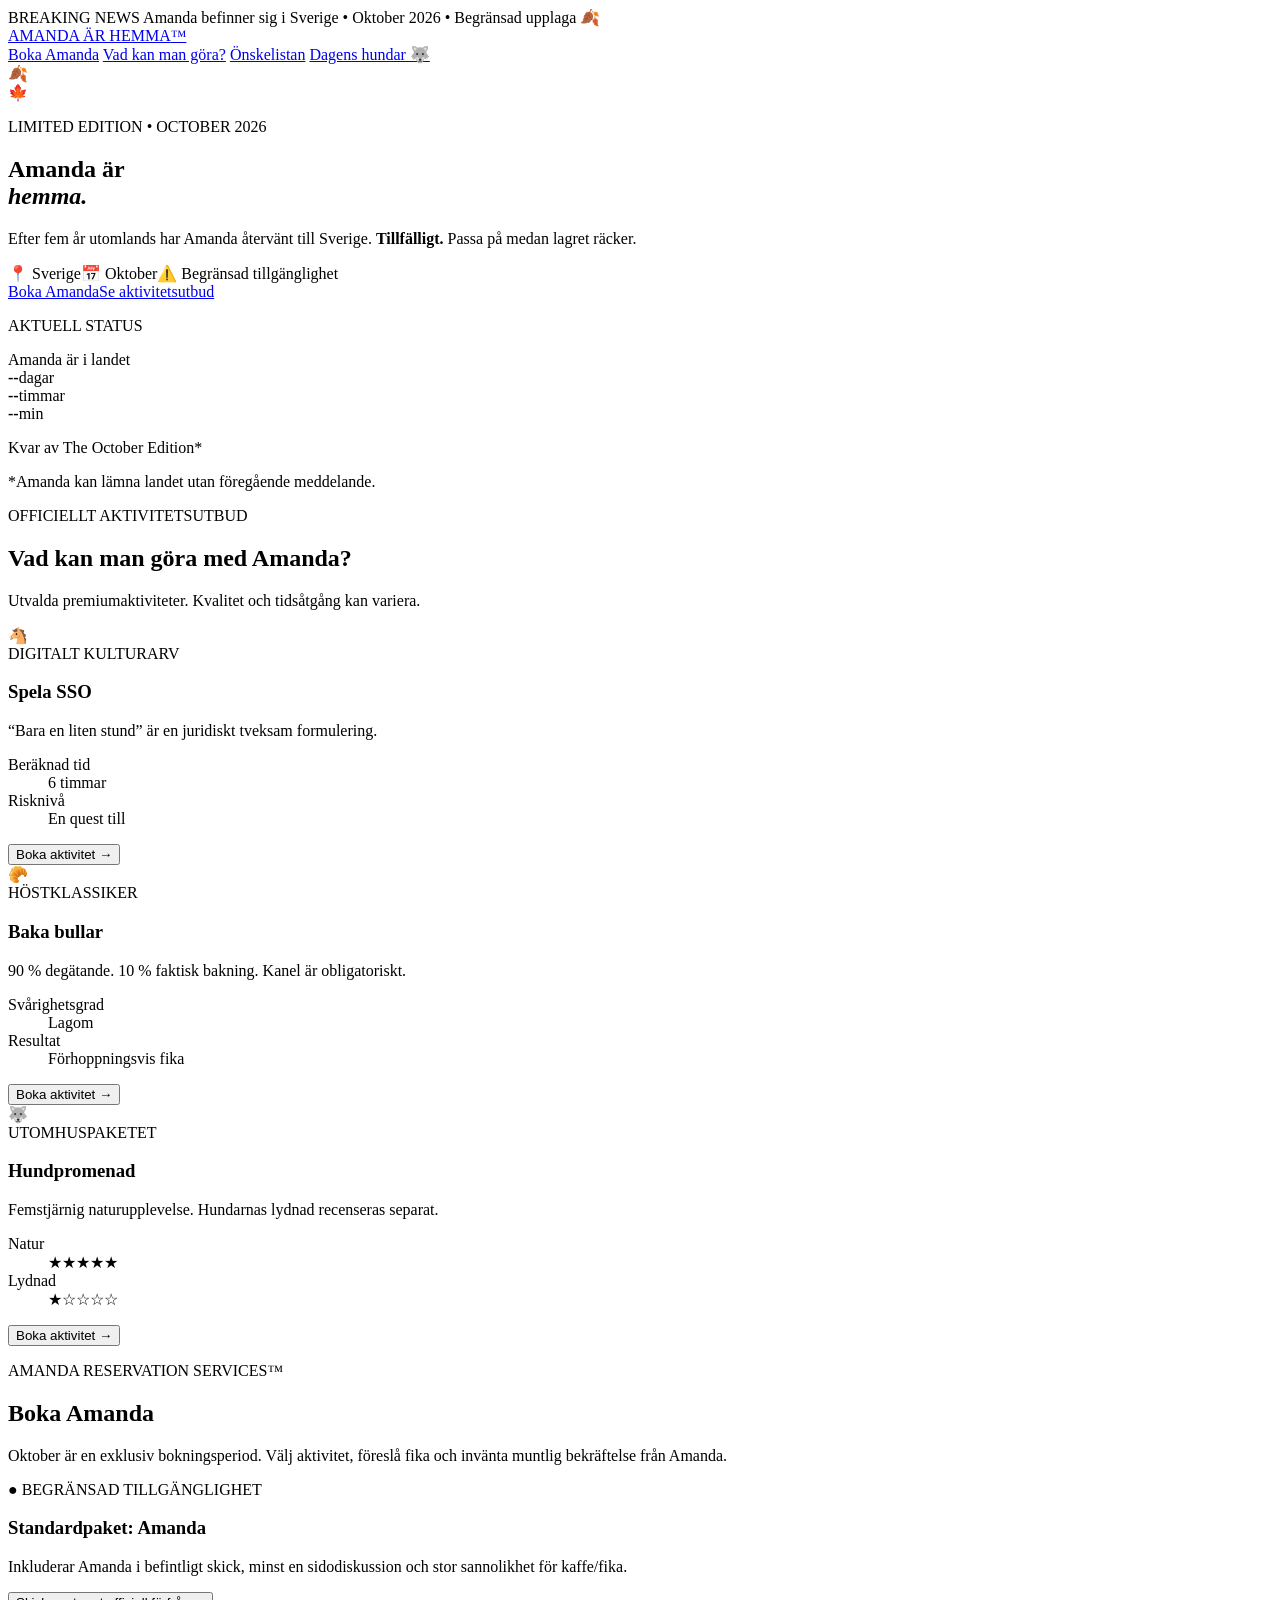
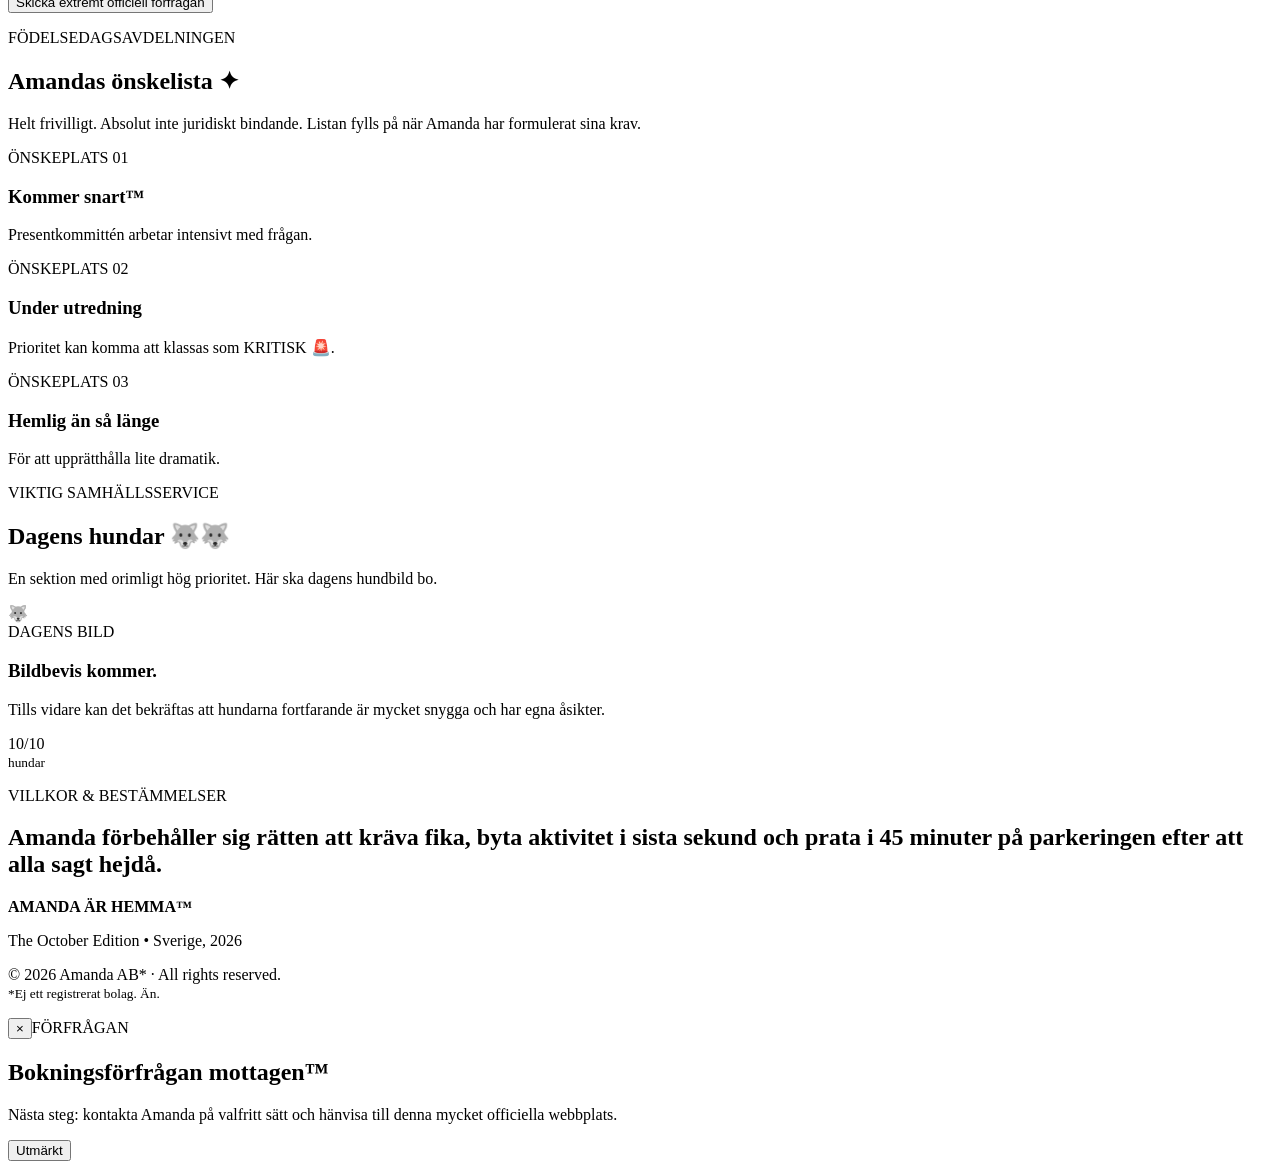
==== index.html @ a35422ba "Build Amanda ar hemma landing page" ====
<!doctype html>
<html lang="sv">
<head>
  <meta charset="utf-8">
  <meta name="viewport" content="width=device-width,initial-scale=1">
  <meta name="theme-color" content="#24382b">
  <title>Amanda är hemma™ — The October Edition</title>
  <meta name="description" content="Amanda är hemma i Sverige. Tillfälligt. Se vad man kan göra, boka Amanda och håll koll på önskelistan.">
  <link rel="stylesheet" href="style.css">
</head>
<body>
  <div class="ticker"><span>BREAKING NEWS</span> Amanda befinner sig i Sverige • Oktober 2026 • Begränsad upplaga 🍂</div>
  <header class="site-header">
    <a class="logo" href="#hem">AMANDA ÄR HEMMA<span>™</span></a>
    <nav aria-label="Huvudmeny">
      <a href="#boka">Boka Amanda</a>
      <a href="#gora">Vad kan man göra?</a>
      <a href="#onskelista">Önskelistan</a>
      <a href="#hundar">Dagens hundar 🐺</a>
    </nav>
  </header>

  <main>
    <section class="hero" id="hem">
      <div class="leaf leaf-one">🍂</div><div class="leaf leaf-two">🍁</div>
      <div class="hero-copy">
        <p class="eyebrow">LIMITED EDITION • OCTOBER 2026</p>
        <h1>Amanda är<br><em>hemma.</em></h1>
        <p class="lead">Efter fem år utomlands har Amanda återvänt till Sverige. <strong>Tillfälligt.</strong> Passa på medan lagret räcker.</p>
        <div class="badges"><span>📍 Sverige</span><span>📅 Oktober</span><span>⚠️ Begränsad tillgänglighet</span></div>
        <div class="hero-actions"><a class="button primary" href="#boka">Boka Amanda</a><a class="button ghost" href="#gora">Se aktivitetsutbud</a></div>
      </div>
      <aside class="countdown-card">
        <p class="tiny">AKTUELL STATUS</p>
        <div class="status"><i></i> Amanda är i landet</div>
        <div class="countdown" id="countdown">
          <div><strong id="days">--</strong><span>dagar</span></div>
          <div><strong id="hours">--</strong><span>timmar</span></div>
          <div><strong id="minutes">--</strong><span>min</span></div>
        </div>
        <p class="fineprint">Kvar av The October Edition*</p>
        <p class="asterisk">*Amanda kan lämna landet utan föregående meddelande.</p>
      </aside>
    </section>

    <section class="section" id="gora">
      <div class="section-heading"><p class="eyebrow brown">OFFICIELLT AKTIVITETSUTBUD</p><h2>Vad kan man göra med Amanda?</h2><p>Utvalda premiumaktiviteter. Kvalitet och tidsåtgång kan variera.</p></div>
      <div class="cards">
        <article class="activity-card"><div class="icon">🐴</div><span class="tag">DIGITALT KULTURARV</span><h3>Spela SSO</h3><p>“Bara en liten stund” är en juridiskt tveksam formulering.</p><dl><div><dt>Beräknad tid</dt><dd>6 timmar</dd></div><div><dt>Risknivå</dt><dd>En quest till</dd></div></dl><button class="book" data-activity="SSO-session">Boka aktivitet →</button></article>
        <article class="activity-card"><div class="icon">🥐</div><span class="tag">HÖSTKLASSIKER</span><h3>Baka bullar</h3><p>90 % degätande. 10 % faktisk bakning. Kanel är obligatoriskt.</p><dl><div><dt>Svårighetsgrad</dt><dd>Lagom</dd></div><div><dt>Resultat</dt><dd>Förhoppningsvis fika</dd></div></dl><button class="book" data-activity="bullbak">Boka aktivitet →</button></article>
        <article class="activity-card"><div class="icon">🐺</div><span class="tag">UTOMHUSPAKETET</span><h3>Hundpromenad</h3><p>Femstjärnig naturupplevelse. Hundarnas lydnad recenseras separat.</p><dl><div><dt>Natur</dt><dd>★★★★★</dd></div><div><dt>Lydnad</dt><dd>★☆☆☆☆</dd></div></dl><button class="book" data-activity="hundpromenad">Boka aktivitet →</button></article>
      </div>
    </section>

    <section class="booking section" id="boka">
      <div><p class="eyebrow light">AMANDA RESERVATION SERVICES™</p><h2>Boka Amanda</h2><p class="booking-copy">Oktober är en exklusiv bokningsperiod. Välj aktivitet, föreslå fika och invänta muntlig bekräftelse från Amanda.</p></div>
      <div class="booking-box"><span class="availability">● BEGRÄNSAD TILLGÄNGLIGHET</span><h3>Standardpaket: Amanda</h3><p>Inkluderar Amanda i befintligt skick, minst en sidodiskussion och stor sannolikhet för kaffe/fika.</p><button class="button cream book" data-activity="Amanda – ospecificerad aktivitet">Skicka extremt officiell förfrågan</button></div>
    </section>

    <section class="wishlist section" id="onskelista">
      <div class="section-heading"><p class="eyebrow purple">FÖDELSEDAGSAVDELNINGEN</p><h2>Amandas önskelista ✦</h2><p>Helt frivilligt. Absolut inte juridiskt bindande. Listan fylls på när Amanda har formulerat sina krav.</p></div>
      <div class="wish-grid">
        <article><span>ÖNSKEPLATS 01</span><h3>Kommer snart™</h3><p>Presentkommittén arbetar intensivt med frågan.</p></article>
        <article><span>ÖNSKEPLATS 02</span><h3>Under utredning</h3><p>Prioritet kan komma att klassas som KRITISK 🚨.</p></article>
        <article><span>ÖNSKEPLATS 03</span><h3>Hemlig än så länge</h3><p>För att upprätthålla lite dramatik.</p></article>
      </div>
    </section>

    <section class="dogs section" id="hundar">
      <div class="section-heading"><p class="eyebrow brown">VIKTIG SAMHÄLLSSERVICE</p><h2>Dagens hundar 🐺🐺</h2><p>En sektion med orimligt hög prioritet. Här ska dagens hundbild bo.</p></div>
      <div class="dog-placeholder"><div class="dog-emoji">🐺</div><div><span>DAGENS BILD</span><h3>Bildbevis kommer.</h3><p>Tills vidare kan det bekräftas att hundarna fortfarande är mycket snygga och har egna åsikter.</p></div><div class="rating">10/10<br><small>hundar</small></div></div>
    </section>

    <section class="terms"><p>VILLKOR & BESTÄMMELSER</p><h2>Amanda förbehåller sig rätten att kräva fika, byta aktivitet i sista sekund och prata i 45 minuter på parkeringen efter att alla sagt hejdå.</h2></section>
  </main>

  <footer><div><strong>AMANDA ÄR HEMMA™</strong><p>The October Edition • Sverige, 2026</p></div><p>© 2026 Amanda AB* · All rights reserved.<br><small>*Ej ett registrerat bolag. Än.</small></p></footer>

  <div class="modal" id="modal" aria-hidden="true"><div class="modal-card"><button class="close" aria-label="Stäng">×</button><span class="stamp">FÖRFRÅGAN</span><h2>Bokningsförfrågan mottagen™</h2><p id="modalText"></p><p class="modal-note">Nästa steg: kontakta Amanda på valfritt sätt och hänvisa till denna mycket officiella webbplats.</p><button class="button primary close-button">Utmärkt</button></div></div>
  <script src="script.js"></script>
</body>
</html>
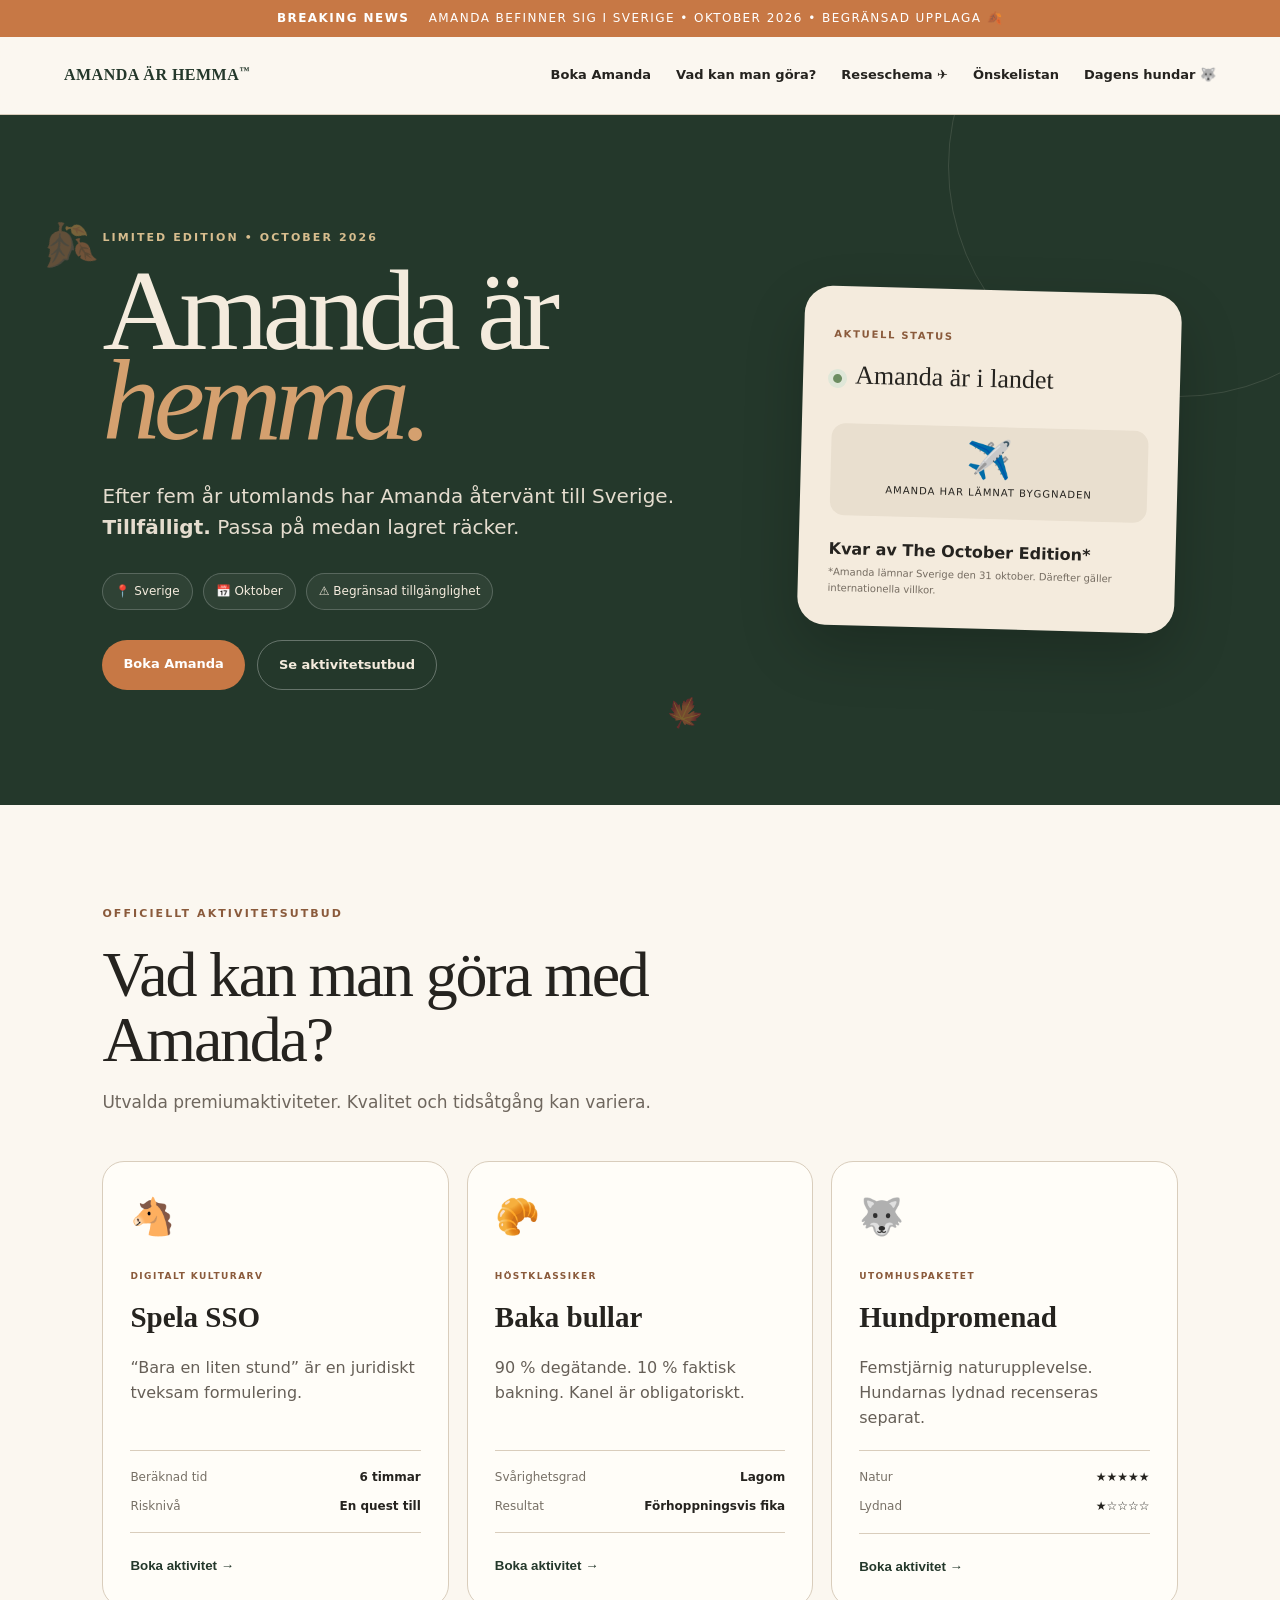
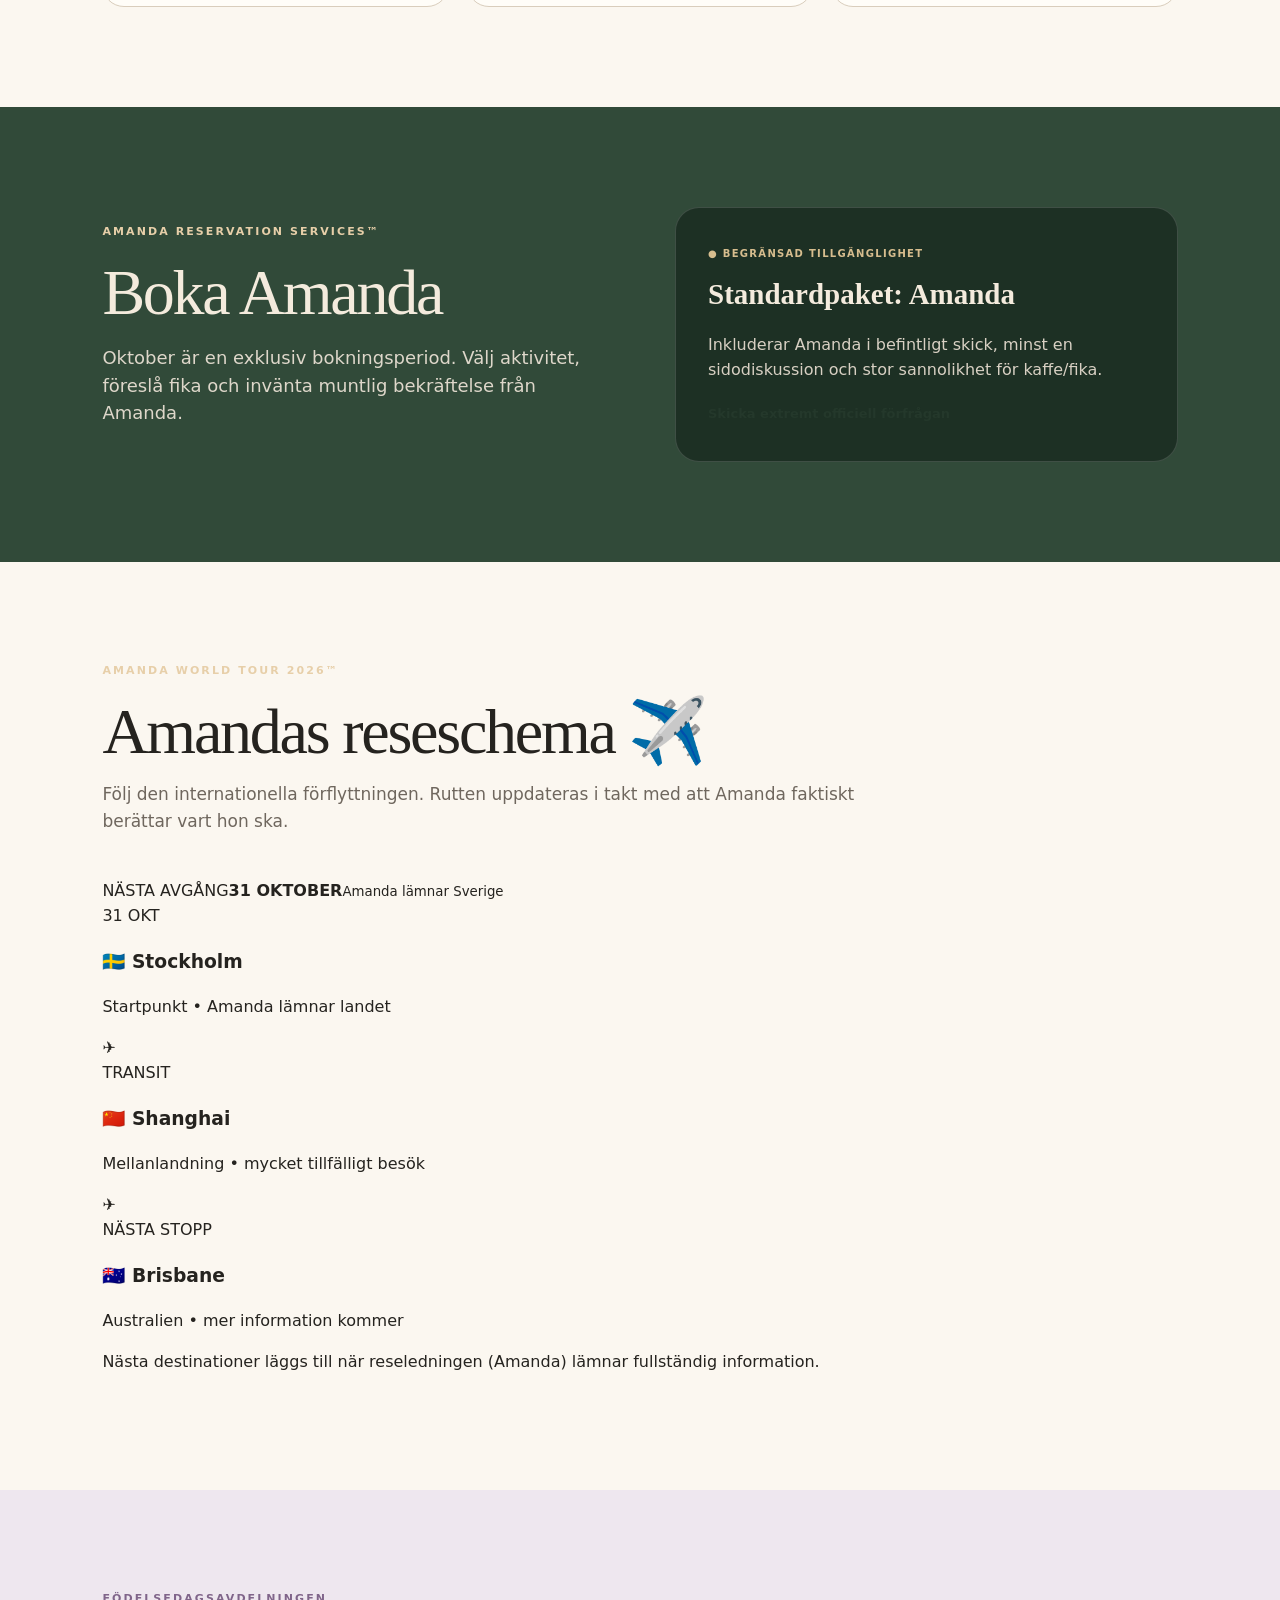
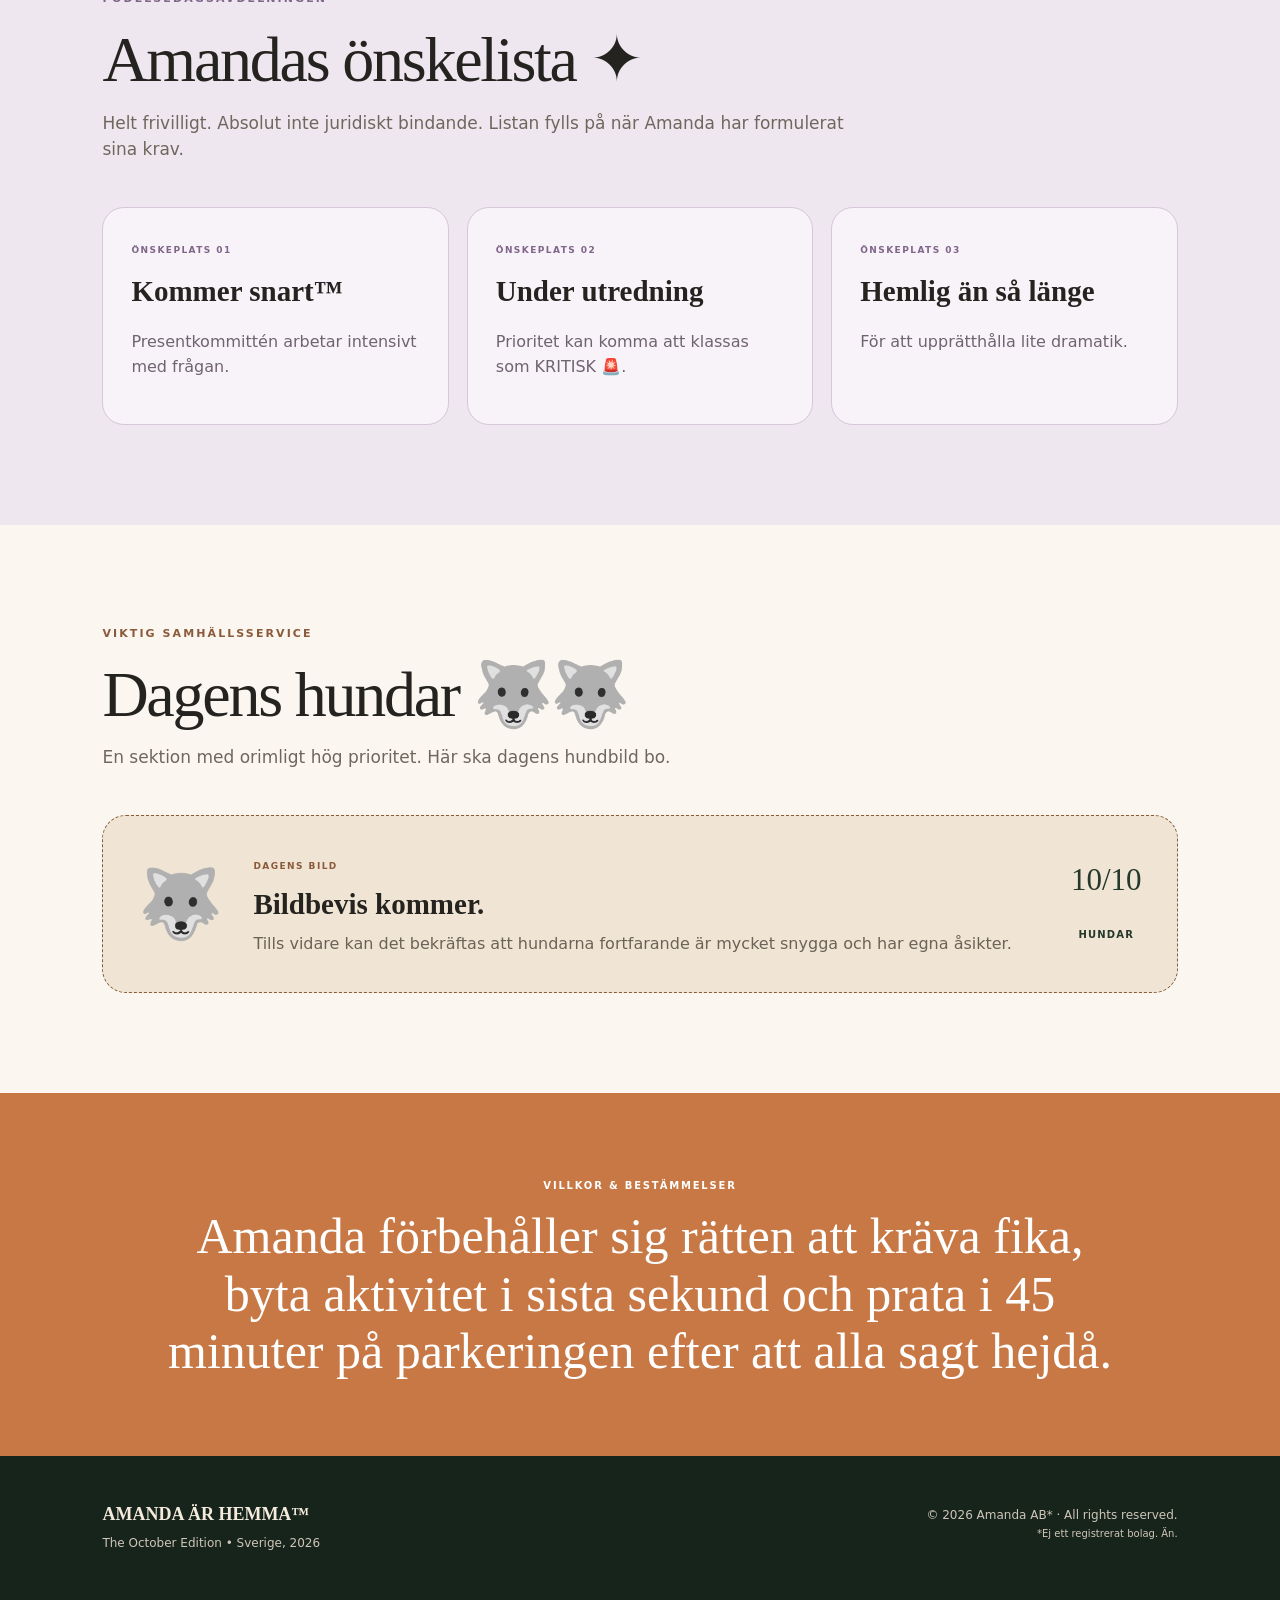
==== commit dfabb2ae: "Add Amanda World Tour travel schedule" ====
--- a/index.html
+++ b/index.html
@@ -15,6 +15,7 @@
     <nav aria-label="Huvudmeny">
       <a href="#boka">Boka Amanda</a>
       <a href="#gora">Vad kan man göra?</a>
+      <a href="#resa">Reseschema ✈️</a>
       <a href="#onskelista">Önskelistan</a>
       <a href="#hundar">Dagens hundar 🐺</a>
     </nav>
@@ -39,7 +40,7 @@
           <div><strong id="minutes">--</strong><span>min</span></div>
         </div>
         <p class="fineprint">Kvar av The October Edition*</p>
-        <p class="asterisk">*Amanda kan lämna landet utan föregående meddelande.</p>
+        <p class="asterisk">*Amanda lämnar Sverige den 31 oktober. Därefter gäller internationella villkor.</p>
       </aside>
     </section>
 
@@ -55,6 +56,21 @@
     <section class="booking section" id="boka">
       <div><p class="eyebrow light">AMANDA RESERVATION SERVICES™</p><h2>Boka Amanda</h2><p class="booking-copy">Oktober är en exklusiv bokningsperiod. Välj aktivitet, föreslå fika och invänta muntlig bekräftelse från Amanda.</p></div>
       <div class="booking-box"><span class="availability">● BEGRÄNSAD TILLGÄNGLIGHET</span><h3>Standardpaket: Amanda</h3><p>Inkluderar Amanda i befintligt skick, minst en sidodiskussion och stor sannolikhet för kaffe/fika.</p><button class="button cream book" data-activity="Amanda – ospecificerad aktivitet">Skicka extremt officiell förfrågan</button></div>
+    </section>
+
+    <section class="travel section" id="resa">
+      <div class="section-heading"><p class="eyebrow light">AMANDA WORLD TOUR 2026™</p><h2>Amandas reseschema ✈️</h2><p>Följ den internationella förflyttningen. Rutten uppdateras i takt med att Amanda faktiskt berättar vart hon ska.</p></div>
+      <div class="travel-board">
+        <div class="travel-status"><span>NÄSTA AVGÅNG</span><strong>31 OKTOBER</strong><small>Amanda lämnar Sverige</small></div>
+        <div class="route">
+          <article class="stop active"><div class="dot"></div><span>31 OKT</span><h3>🇸🇪 Stockholm</h3><p>Startpunkt • Amanda lämnar landet</p></article>
+          <div class="flight-line"><span>✈</span></div>
+          <article class="stop"><div class="dot"></div><span>TRANSIT</span><h3>🇨🇳 Shanghai</h3><p>Mellanlandning • mycket tillfälligt besök</p></article>
+          <div class="flight-line"><span>✈</span></div>
+          <article class="stop"><div class="dot"></div><span>NÄSTA STOPP</span><h3>🇦🇺 Brisbane</h3><p>Australien • mer information kommer</p></article>
+        </div>
+        <p class="route-note">Nästa destinationer läggs till när reseledningen (Amanda) lämnar fullständig information.</p>
+      </div>
     </section>
 
     <section class="wishlist section" id="onskelista">
--- a/style.css
+++ b/style.css
@@ -0,0 +1 @@
+:root{--green:#24382b;--green2:#314a39;--cream:#f4ebdd;--paper:#fbf7f0;--brown:#8a5a3b;--purple:#80658a;--rust:#c77845;--ink:#25231f;--line:#d9cdbc;--white:#fffdf8}*{box-sizing:border-box}html{scroll-behavior:smooth}body{margin:0;background:var(--paper);color:var(--ink);font-family:Inter,ui-sans-serif,system-ui,-apple-system,BlinkMacSystemFont,"Segoe UI",sans-serif;line-height:1.55}.ticker{background:var(--rust);color:#fff;text-align:center;padding:9px 20px;font-size:12px;letter-spacing:.12em;text-transform:uppercase}.ticker span{font-weight:900;margin-right:14px}.site-header{height:78px;display:flex;align-items:center;justify-content:space-between;padding:0 clamp(22px,5vw,80px);background:rgba(251,247,240,.94);border-bottom:1px solid var(--line);position:sticky;top:0;z-index:20;backdrop-filter:blur(12px)}.logo{font-family:Georgia,serif;font-weight:800;color:var(--green);text-decoration:none;letter-spacing:.03em}.logo span{font-size:10px;vertical-align:top}.site-header nav{display:flex;gap:25px}.site-header nav a{color:var(--ink);text-decoration:none;font-size:13px;font-weight:700}.site-header nav a:hover{color:var(--rust)}.hero{min-height:690px;background:var(--green);color:var(--cream);display:grid;grid-template-columns:minmax(0,1.25fr) minmax(310px,.75fr);gap:70px;align-items:center;padding:90px clamp(24px,8vw,130px);position:relative;overflow:hidden}.hero:after{content:"";width:460px;height:460px;border:1px solid rgba(244,235,221,.12);border-radius:50%;position:absolute;right:-130px;top:-180px}.leaf{position:absolute;font-size:44px;opacity:.45;filter:saturate(.7);transform:rotate(-20deg)}.leaf-one{left:3%;top:14%}.leaf-two{left:52%;bottom:10%;font-size:31px;transform:rotate(25deg)}.eyebrow{font-size:11px;font-weight:900;letter-spacing:.19em;color:#d7bd8e;margin:0 0 20px;text-transform:uppercase}.eyebrow.brown{color:var(--brown)}.eyebrow.purple{color:var(--purple)}.eyebrow.light{color:#e7cfa9}.hero h1{font-family:Georgia,"Times New Roman",serif;font-size:clamp(64px,9vw,124px);line-height:.78;letter-spacing:-.055em;margin:0 0 35px;font-weight:500}.hero h1 em{color:#d4a06f;font-weight:400}.lead{max-width:650px;font-size:20px;color:#e5ddcf}.badges{display:flex;gap:10px;flex-wrap:wrap;margin:30px 0}.badges span{border:1px solid rgba(255,255,255,.2);border-radius:999px;padding:8px 12px;font-size:12px;background:rgba(255,255,255,.05)}.hero-actions{display:flex;gap:12px;flex-wrap:wrap}.button{border:0;border-radius:999px;padding:14px 21px;font:inherit;font-size:13px;font-weight:800;text-decoration:none;display:inline-block;cursor:pointer}.primary{background:var(--rust);color:white}.ghost{border:1px solid rgba(255,255,255,.3);color:var(--cream)}.cream{background:var(--cream);color:var(--green)}.countdown-card{background:var(--cream);color:var(--ink);border-radius:28px;padding:30px;transform:rotate(1.5deg);box-shadow:0 24px 60px rgba(0,0,0,.2);position:relative;z-index:2}.tiny{font-size:10px;font-weight:900;letter-spacing:.17em;color:var(--brown)}.status{font-family:Georgia,serif;font-size:26px;margin:13px 0 28px}.status i{display:inline-block;width:9px;height:9px;background:#6d8d61;border-radius:50%;box-shadow:0 0 0 5px #dfe7d8;margin-right:8px}.countdown{display:grid;grid-template-columns:repeat(3,1fr);gap:8px}.countdown div{background:#e9dfcf;border-radius:14px;padding:15px 8px;text-align:center}.countdown strong{font-family:Georgia,serif;font-size:37px;display:block;line-height:1}.countdown span{font-size:10px;text-transform:uppercase;letter-spacing:.1em}.fineprint{font-weight:800;margin:22px 0 3px}.asterisk{font-size:10px;color:#756c61;margin:0}.section{padding:100px clamp(24px,8vw,130px);scroll-margin-top:75px}.section-heading{max-width:760px;margin-bottom:45px}.section-heading h2,.booking h2{font-family:Georgia,serif;font-size:clamp(42px,5vw,68px);line-height:1.02;margin:0 0 15px;font-weight:500;letter-spacing:-.035em}.section-heading>p:last-child{color:#6f675e;font-size:17px}.cards{display:grid;grid-template-columns:repeat(3,1fr);gap:18px}.activity-card{background:var(--white);border:1px solid var(--line);border-radius:22px;padding:27px;transition:.2s}.activity-card:hover{transform:translateY(-5px);box-shadow:0 16px 35px rgba(74,56,38,.08)}.icon{font-size:36px;margin-bottom:18px}.tag,.wish-grid span,.dog-placeholder span{font-size:9px;font-weight:900;letter-spacing:.16em;color:var(--brown)}.activity-card h3,.wish-grid h3,.dog-placeholder h3,.booking-box h3{font-family:Georgia,serif;font-size:29px;margin:8px 0}.activity-card>p{min-height:74px;color:#665f57}.activity-card dl{border-top:1px solid var(--line);border-bottom:1px solid var(--line);padding:12px 0;margin:20px 0}.activity-card dl div{display:flex;justify-content:space-between;gap:10px;padding:5px 0;font-size:12px}.activity-card dt{color:#777066}.activity-card dd{margin:0;font-weight:800;text-align:right}.book{background:none;border:0;padding:5px 0;color:var(--green);font-weight:900;cursor:pointer}.booking{background:var(--green2);color:var(--cream);display:grid;grid-template-columns:1fr 1fr;gap:70px;align-items:center}.booking-copy{max-width:600px;font-size:18px;color:#ded7ca}.booking-box{background:#1d3024;border:1px solid rgba(255,255,255,.15);border-radius:24px;padding:32px}.availability{font-size:10px;letter-spacing:.13em;color:#d7bd8e;font-weight:900}.booking-box p{color:#d8d0c3}.wishlist{background:#eee7ef}.wish-grid{display:grid;grid-template-columns:repeat(3,1fr);gap:18px}.wish-grid article{background:#f8f3f8;border:1px solid #d6c7d9;border-radius:22px;padding:28px;min-height:190px}.wish-grid span{color:var(--purple)}.wish-grid p{color:#6f6371}.dog-placeholder{border:1px dashed var(--brown);background:#f0e5d4;border-radius:24px;padding:35px;display:grid;grid-template-columns:auto 1fr auto;gap:30px;align-items:center}.dog-emoji{font-size:68px}.dog-placeholder h3{margin:5px 0}.dog-placeholder p{margin:0;color:#6b6258}.rating{font-family:Georgia,serif;font-size:31px;text-align:center;color:var(--green)}.rating small{font:700 10px Inter,system-ui,sans-serif;text-transform:uppercase;letter-spacing:.12em}.terms{background:var(--rust);color:white;text-align:center;padding:75px clamp(24px,12vw,190px)}.terms p{font-size:10px;letter-spacing:.18em;font-weight:900}.terms h2{font-family:Georgia,serif;font-size:clamp(28px,4vw,50px);line-height:1.15;font-weight:500;margin:15px auto 0;max-width:1000px}footer{background:#17241b;color:#cfc6b9;padding:45px clamp(24px,8vw,130px);display:flex;justify-content:space-between;gap:30px;font-size:12px}footer strong{font-family:Georgia,serif;color:var(--cream);font-size:18px}footer p{margin:5px 0;text-align:right}.modal{position:fixed;inset:0;background:rgba(20,24,20,.72);z-index:50;display:none;place-items:center;padding:20px}.modal.open{display:grid}.modal-card{background:var(--cream);max-width:520px;border-radius:26px;padding:38px;position:relative;box-shadow:0 30px 80px rgba(0,0,0,.35)}.modal-card h2{font-family:Georgia,serif;font-size:39px;line-height:1;margin:12px 0}.stamp{font-size:10px;letter-spacing:.18em;font-weight:900;color:var(--rust)}.close{position:absolute;right:18px;top:14px;border:0;background:none;font-size:28px;cursor:pointer}.modal-note{font-size:12px;color:#6f675e;border-top:1px solid var(--line);padding-top:16px;margin:20px 0}.close-button{width:100%}@media(max-width:850px){.site-header{height:auto;padding:18px 22px;align-items:flex-start;gap:12px}.site-header nav{justify-content:flex-end;gap:10px 16px;flex-wrap:wrap}.site-header nav a{font-size:11px}.hero{grid-template-columns:1fr;padding:70px 24px;gap:45px}.hero h1{font-size:72px}.countdown-card{max-width:480px}.cards,.wish-grid{grid-template-columns:1fr}.activity-card>p{min-height:auto}.booking{grid-template-columns:1fr;gap:30px}.dog-placeholder{grid-template-columns:1fr;text-align:center}.rating{margin-top:5px}footer{flex-direction:column}footer p{text-align:left}}@media(max-width:560px){.ticker{font-size:9px}.site-header{position:relative}.logo{font-size:13px;white-space:nowrap}.site-header nav{display:none}.hero{min-height:auto}.hero h1{font-size:59px}.lead{font-size:17px}.section{padding:75px 20px}.section-heading h2,.booking h2{font-size:43px}.countdown-card{padding:24px}.countdown strong{font-size:30px}.modal-card{padding:30px 24px}}
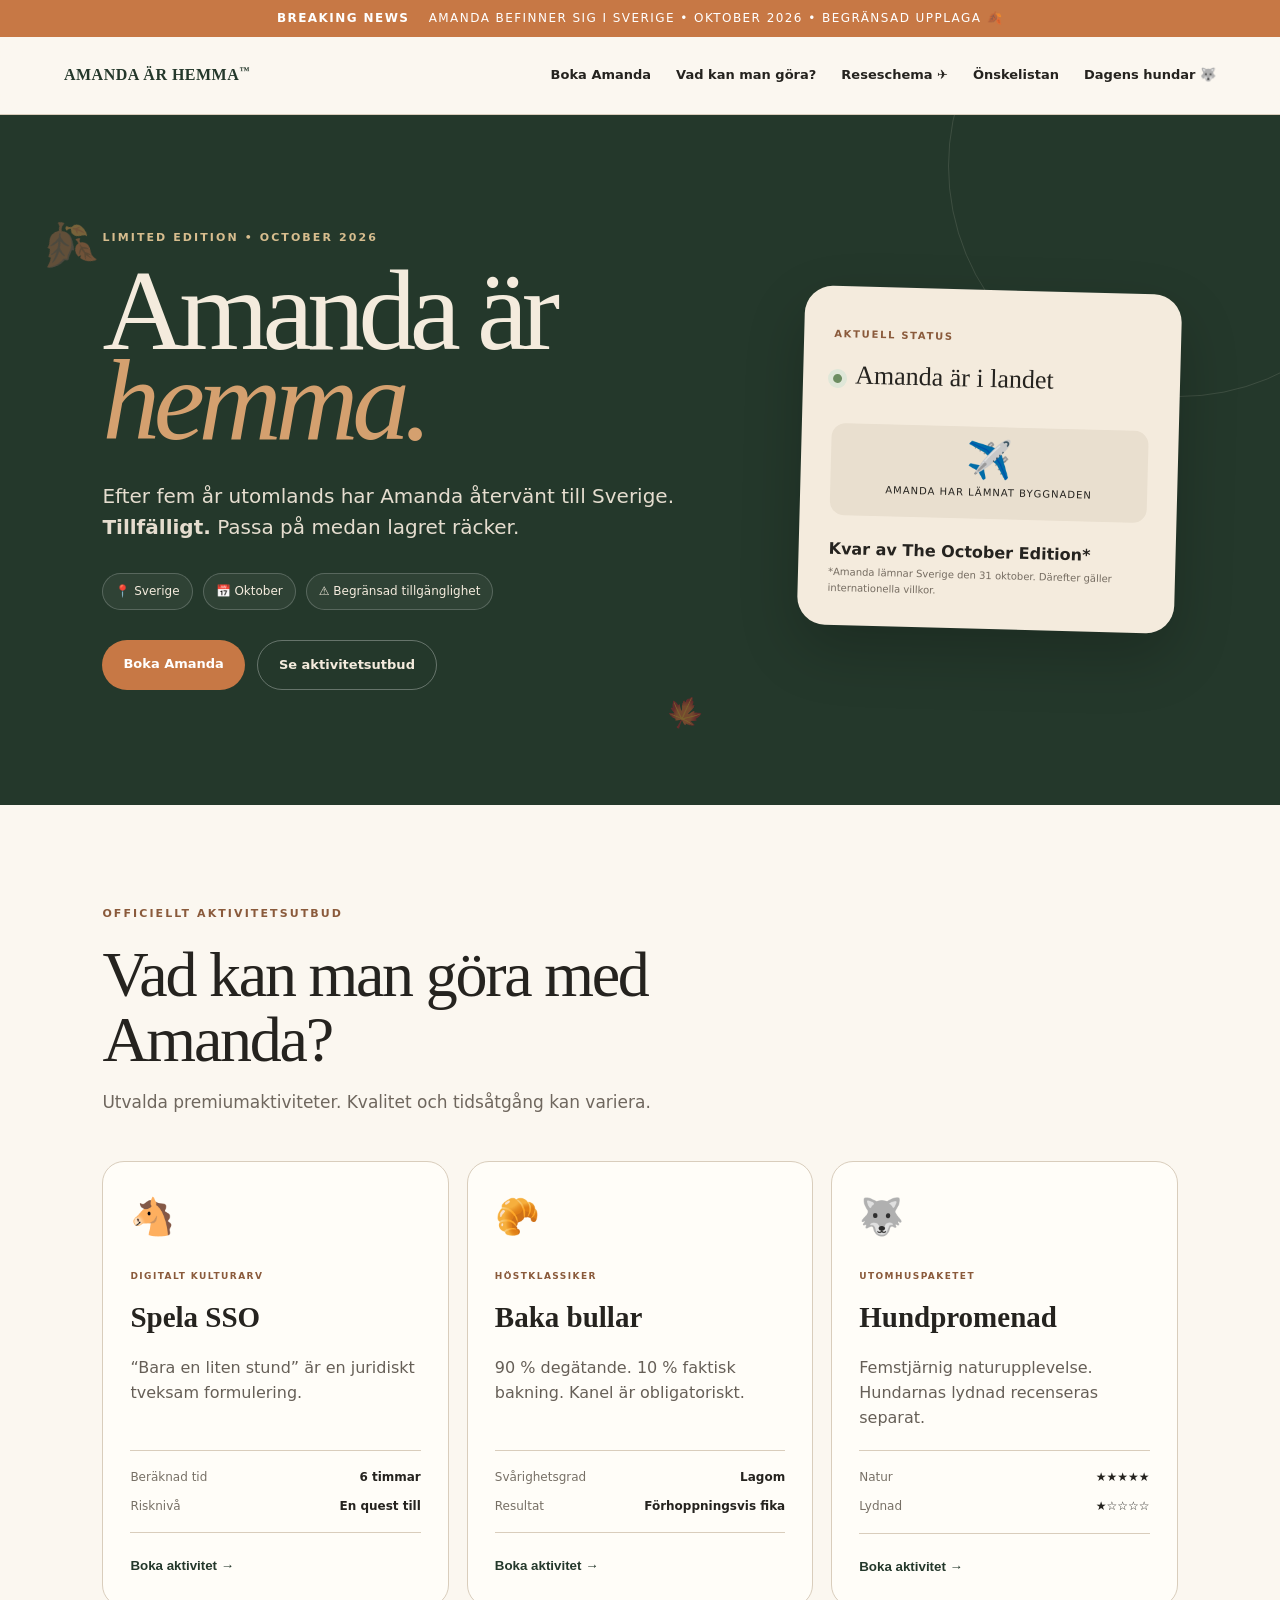
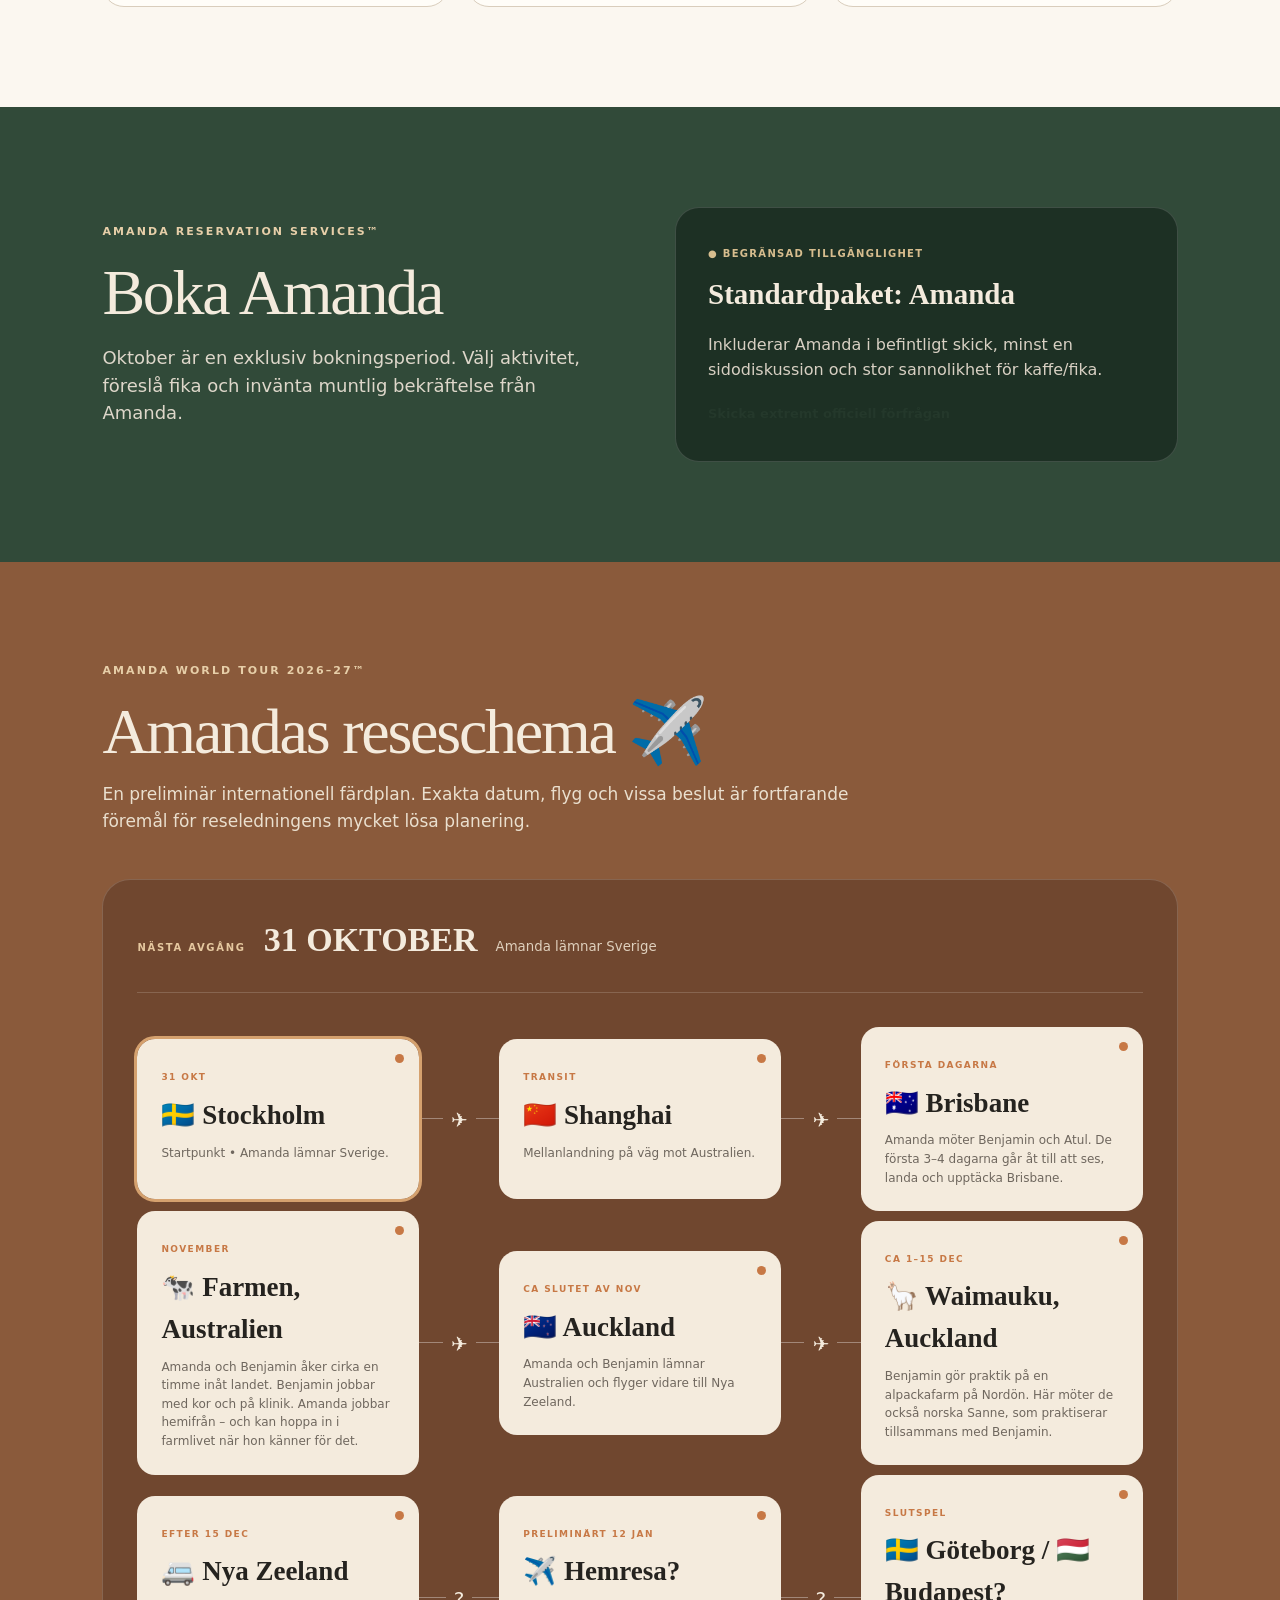
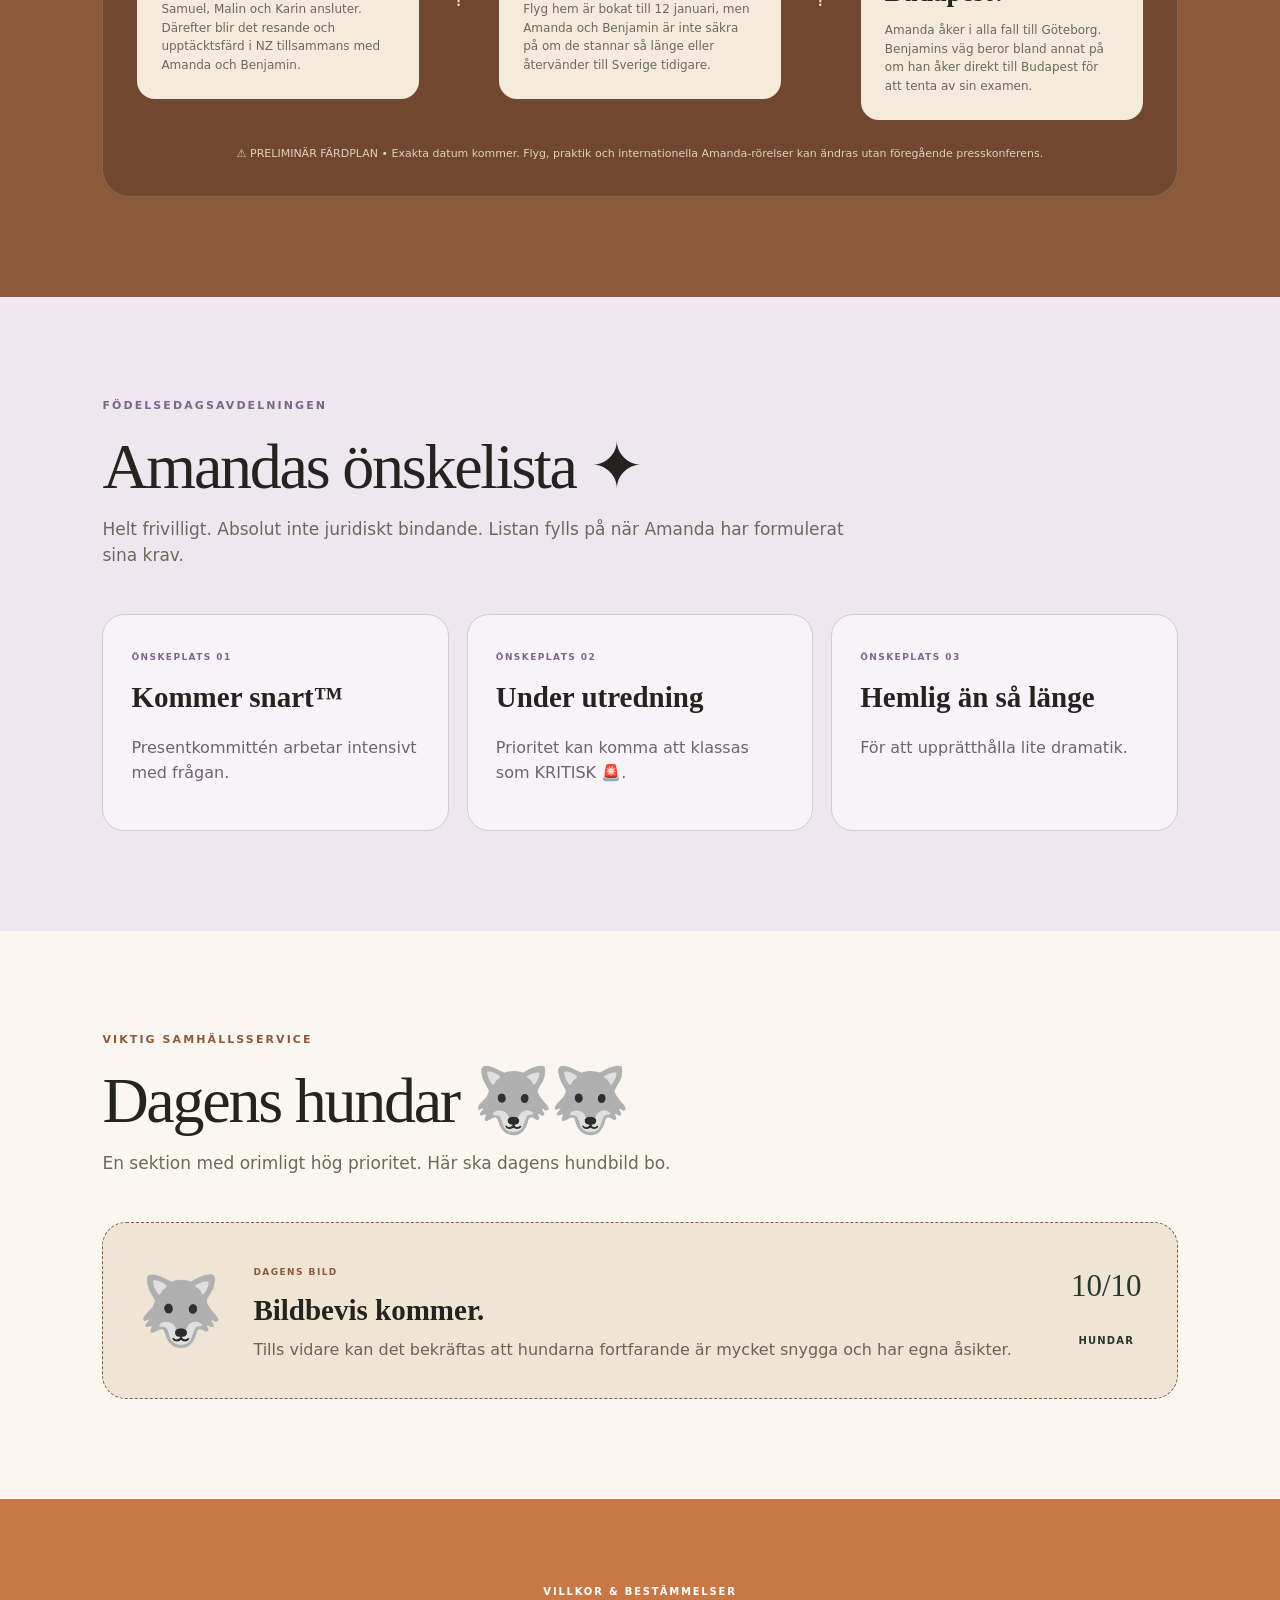
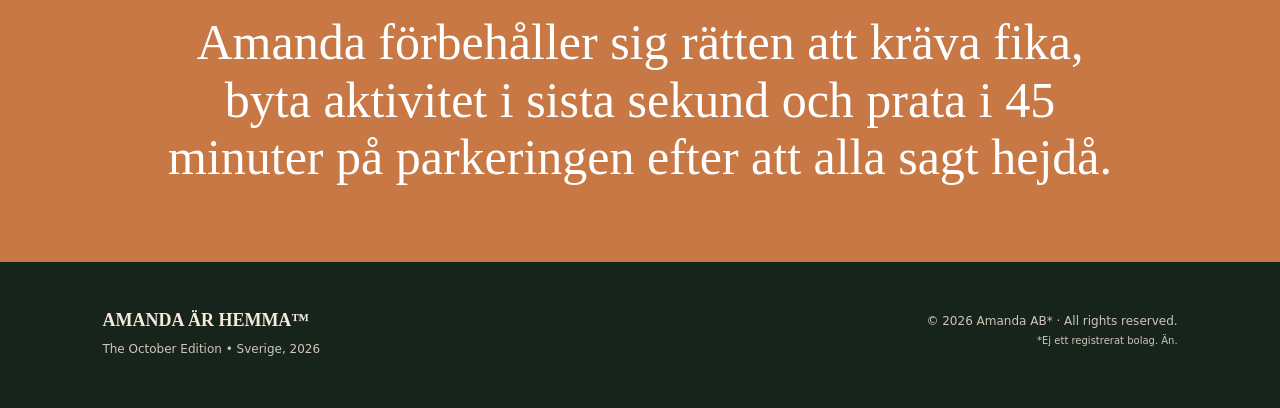
==== commit 3578a911: "Expand Amanda World Tour itinerary" ====
--- a/index.html
+++ b/index.html
@@ -59,17 +59,31 @@
     </section>
 
     <section class="travel section" id="resa">
-      <div class="section-heading"><p class="eyebrow light">AMANDA WORLD TOUR 2026™</p><h2>Amandas reseschema ✈️</h2><p>Följ den internationella förflyttningen. Rutten uppdateras i takt med att Amanda faktiskt berättar vart hon ska.</p></div>
+      <div class="section-heading"><p class="eyebrow light">AMANDA WORLD TOUR 2026–27™</p><h2>Amandas reseschema ✈️</h2><p>En preliminär internationell färdplan. Exakta datum, flyg och vissa beslut är fortfarande föremål för reseledningens mycket lösa planering.</p></div>
       <div class="travel-board">
         <div class="travel-status"><span>NÄSTA AVGÅNG</span><strong>31 OKTOBER</strong><small>Amanda lämnar Sverige</small></div>
         <div class="route">
-          <article class="stop active"><div class="dot"></div><span>31 OKT</span><h3>🇸🇪 Stockholm</h3><p>Startpunkt • Amanda lämnar landet</p></article>
+          <article class="stop active"><div class="dot"></div><span>31 OKT</span><h3>🇸🇪 Stockholm</h3><p>Startpunkt • Amanda lämnar Sverige.</p></article>
           <div class="flight-line"><span>✈</span></div>
-          <article class="stop"><div class="dot"></div><span>TRANSIT</span><h3>🇨🇳 Shanghai</h3><p>Mellanlandning • mycket tillfälligt besök</p></article>
+          <article class="stop"><div class="dot"></div><span>TRANSIT</span><h3>🇨🇳 Shanghai</h3><p>Mellanlandning på väg mot Australien.</p></article>
           <div class="flight-line"><span>✈</span></div>
-          <article class="stop"><div class="dot"></div><span>NÄSTA STOPP</span><h3>🇦🇺 Brisbane</h3><p>Australien • mer information kommer</p></article>
+          <article class="stop"><div class="dot"></div><span>FÖRSTA DAGARNA</span><h3>🇦🇺 Brisbane</h3><p>Amanda möter Benjamin och Atul. De första 3–4 dagarna går åt till att ses, landa och upptäcka Brisbane.</p></article>
         </div>
-        <p class="route-note">Nästa destinationer läggs till när reseledningen (Amanda) lämnar fullständig information.</p>
+        <div class="route route-second">
+          <article class="stop"><div class="dot"></div><span>NOVEMBER</span><h3>🐄 Farmen, Australien</h3><p>Amanda och Benjamin åker cirka en timme inåt landet. Benjamin jobbar med kor och på klinik. Amanda jobbar hemifrån – och kan hoppa in i farmlivet när hon känner för det.</p></article>
+          <div class="flight-line"><span>✈</span></div>
+          <article class="stop"><div class="dot"></div><span>CA SLUTET AV NOV</span><h3>🇳🇿 Auckland</h3><p>Amanda och Benjamin lämnar Australien och flyger vidare till Nya Zeeland.</p></article>
+          <div class="flight-line"><span>✈</span></div>
+          <article class="stop"><div class="dot"></div><span>CA 1–15 DEC</span><h3>🦙 Waimauku, Auckland</h3><p>Benjamin gör praktik på en alpackafarm på Nordön. Här möter de också norska Sanne, som praktiserar tillsammans med Benjamin.</p></article>
+        </div>
+        <div class="route route-third">
+          <article class="stop"><div class="dot"></div><span>EFTER 15 DEC</span><h3>🚐 Nya Zeeland</h3><p>Samuel, Malin och Karin ansluter. Därefter blir det resande och upptäcktsfärd i NZ tillsammans med Amanda och Benjamin.</p></article>
+          <div class="flight-line"><span>?</span></div>
+          <article class="stop"><div class="dot"></div><span>PRELIMINÄRT 12 JAN</span><h3>✈️ Hemresa?</h3><p>Flyg hem är bokat till 12 januari, men Amanda och Benjamin är inte säkra på om de stannar så länge eller återvänder till Sverige tidigare.</p></article>
+          <div class="flight-line"><span>?</span></div>
+          <article class="stop"><div class="dot"></div><span>SLUTSPEL</span><h3>🇸🇪 Göteborg / 🇭🇺 Budapest?</h3><p>Amanda åker i alla fall till Göteborg. Benjamins väg beror bland annat på om han åker direkt till Budapest för att tenta av sin examen.</p></article>
+        </div>
+        <p class="route-note">⚠️ PRELIMINÄR FÄRDPLAN • Exakta datum kommer. Flyg, praktik och internationella Amanda-rörelser kan ändras utan föregående presskonferens.</p>
       </div>
     </section>
 
--- a/style.css
+++ b/style.css
@@ -1 +1 @@
-:root{--green:#24382b;--green2:#314a39;--cream:#f4ebdd;--paper:#fbf7f0;--brown:#8a5a3b;--purple:#80658a;--rust:#c77845;--ink:#25231f;--line:#d9cdbc;--white:#fffdf8}*{box-sizing:border-box}html{scroll-behavior:smooth}body{margin:0;background:var(--paper);color:var(--ink);font-family:Inter,ui-sans-serif,system-ui,-apple-system,BlinkMacSystemFont,"Segoe UI",sans-serif;line-height:1.55}.ticker{background:var(--rust);color:#fff;text-align:center;padding:9px 20px;font-size:12px;letter-spacing:.12em;text-transform:uppercase}.ticker span{font-weight:900;margin-right:14px}.site-header{height:78px;display:flex;align-items:center;justify-content:space-between;padding:0 clamp(22px,5vw,80px);background:rgba(251,247,240,.94);border-bottom:1px solid var(--line);position:sticky;top:0;z-index:20;backdrop-filter:blur(12px)}.logo{font-family:Georgia,serif;font-weight:800;color:var(--green);text-decoration:none;letter-spacing:.03em}.logo span{font-size:10px;vertical-align:top}.site-header nav{display:flex;gap:25px}.site-header nav a{color:var(--ink);text-decoration:none;font-size:13px;font-weight:700}.site-header nav a:hover{color:var(--rust)}.hero{min-height:690px;background:var(--green);color:var(--cream);display:grid;grid-template-columns:minmax(0,1.25fr) minmax(310px,.75fr);gap:70px;align-items:center;padding:90px clamp(24px,8vw,130px);position:relative;overflow:hidden}.hero:after{content:"";width:460px;height:460px;border:1px solid rgba(244,235,221,.12);border-radius:50%;position:absolute;right:-130px;top:-180px}.leaf{position:absolute;font-size:44px;opacity:.45;filter:saturate(.7);transform:rotate(-20deg)}.leaf-one{left:3%;top:14%}.leaf-two{left:52%;bottom:10%;font-size:31px;transform:rotate(25deg)}.eyebrow{font-size:11px;font-weight:900;letter-spacing:.19em;color:#d7bd8e;margin:0 0 20px;text-transform:uppercase}.eyebrow.brown{color:var(--brown)}.eyebrow.purple{color:var(--purple)}.eyebrow.light{color:#e7cfa9}.hero h1{font-family:Georgia,"Times New Roman",serif;font-size:clamp(64px,9vw,124px);line-height:.78;letter-spacing:-.055em;margin:0 0 35px;font-weight:500}.hero h1 em{color:#d4a06f;font-weight:400}.lead{max-width:650px;font-size:20px;color:#e5ddcf}.badges{display:flex;gap:10px;flex-wrap:wrap;margin:30px 0}.badges span{border:1px solid rgba(255,255,255,.2);border-radius:999px;padding:8px 12px;font-size:12px;background:rgba(255,255,255,.05)}.hero-actions{display:flex;gap:12px;flex-wrap:wrap}.button{border:0;border-radius:999px;padding:14px 21px;font:inherit;font-size:13px;font-weight:800;text-decoration:none;display:inline-block;cursor:pointer}.primary{background:var(--rust);color:white}.ghost{border:1px solid rgba(255,255,255,.3);color:var(--cream)}.cream{background:var(--cream);color:var(--green)}.countdown-card{background:var(--cream);color:var(--ink);border-radius:28px;padding:30px;transform:rotate(1.5deg);box-shadow:0 24px 60px rgba(0,0,0,.2);position:relative;z-index:2}.tiny{font-size:10px;font-weight:900;letter-spacing:.17em;color:var(--brown)}.status{font-family:Georgia,serif;font-size:26px;margin:13px 0 28px}.status i{display:inline-block;width:9px;height:9px;background:#6d8d61;border-radius:50%;box-shadow:0 0 0 5px #dfe7d8;margin-right:8px}.countdown{display:grid;grid-template-columns:repeat(3,1fr);gap:8px}.countdown div{background:#e9dfcf;border-radius:14px;padding:15px 8px;text-align:center}.countdown strong{font-family:Georgia,serif;font-size:37px;display:block;line-height:1}.countdown span{font-size:10px;text-transform:uppercase;letter-spacing:.1em}.fineprint{font-weight:800;margin:22px 0 3px}.asterisk{font-size:10px;color:#756c61;margin:0}.section{padding:100px clamp(24px,8vw,130px);scroll-margin-top:75px}.section-heading{max-width:760px;margin-bottom:45px}.section-heading h2,.booking h2{font-family:Georgia,serif;font-size:clamp(42px,5vw,68px);line-height:1.02;margin:0 0 15px;font-weight:500;letter-spacing:-.035em}.section-heading>p:last-child{color:#6f675e;font-size:17px}.cards{display:grid;grid-template-columns:repeat(3,1fr);gap:18px}.activity-card{background:var(--white);border:1px solid var(--line);border-radius:22px;padding:27px;transition:.2s}.activity-card:hover{transform:translateY(-5px);box-shadow:0 16px 35px rgba(74,56,38,.08)}.icon{font-size:36px;margin-bottom:18px}.tag,.wish-grid span,.dog-placeholder span{font-size:9px;font-weight:900;letter-spacing:.16em;color:var(--brown)}.activity-card h3,.wish-grid h3,.dog-placeholder h3,.booking-box h3{font-family:Georgia,serif;font-size:29px;margin:8px 0}.activity-card>p{min-height:74px;color:#665f57}.activity-card dl{border-top:1px solid var(--line);border-bottom:1px solid var(--line);padding:12px 0;margin:20px 0}.activity-card dl div{display:flex;justify-content:space-between;gap:10px;padding:5px 0;font-size:12px}.activity-card dt{color:#777066}.activity-card dd{margin:0;font-weight:800;text-align:right}.book{background:none;border:0;padding:5px 0;color:var(--green);font-weight:900;cursor:pointer}.booking{background:var(--green2);color:var(--cream);display:grid;grid-template-columns:1fr 1fr;gap:70px;align-items:center}.booking-copy{max-width:600px;font-size:18px;color:#ded7ca}.booking-box{background:#1d3024;border:1px solid rgba(255,255,255,.15);border-radius:24px;padding:32px}.availability{font-size:10px;letter-spacing:.13em;color:#d7bd8e;font-weight:900}.booking-box p{color:#d8d0c3}.wishlist{background:#eee7ef}.wish-grid{display:grid;grid-template-columns:repeat(3,1fr);gap:18px}.wish-grid article{background:#f8f3f8;border:1px solid #d6c7d9;border-radius:22px;padding:28px;min-height:190px}.wish-grid span{color:var(--purple)}.wish-grid p{color:#6f6371}.dog-placeholder{border:1px dashed var(--brown);background:#f0e5d4;border-radius:24px;padding:35px;display:grid;grid-template-columns:auto 1fr auto;gap:30px;align-items:center}.dog-emoji{font-size:68px}.dog-placeholder h3{margin:5px 0}.dog-placeholder p{margin:0;color:#6b6258}.rating{font-family:Georgia,serif;font-size:31px;text-align:center;color:var(--green)}.rating small{font:700 10px Inter,system-ui,sans-serif;text-transform:uppercase;letter-spacing:.12em}.terms{background:var(--rust);color:white;text-align:center;padding:75px clamp(24px,12vw,190px)}.terms p{font-size:10px;letter-spacing:.18em;font-weight:900}.terms h2{font-family:Georgia,serif;font-size:clamp(28px,4vw,50px);line-height:1.15;font-weight:500;margin:15px auto 0;max-width:1000px}footer{background:#17241b;color:#cfc6b9;padding:45px clamp(24px,8vw,130px);display:flex;justify-content:space-between;gap:30px;font-size:12px}footer strong{font-family:Georgia,serif;color:var(--cream);font-size:18px}footer p{margin:5px 0;text-align:right}.modal{position:fixed;inset:0;background:rgba(20,24,20,.72);z-index:50;display:none;place-items:center;padding:20px}.modal.open{display:grid}.modal-card{background:var(--cream);max-width:520px;border-radius:26px;padding:38px;position:relative;box-shadow:0 30px 80px rgba(0,0,0,.35)}.modal-card h2{font-family:Georgia,serif;font-size:39px;line-height:1;margin:12px 0}.stamp{font-size:10px;letter-spacing:.18em;font-weight:900;color:var(--rust)}.close{position:absolute;right:18px;top:14px;border:0;background:none;font-size:28px;cursor:pointer}.modal-note{font-size:12px;color:#6f675e;border-top:1px solid var(--line);padding-top:16px;margin:20px 0}.close-button{width:100%}@media(max-width:850px){.site-header{height:auto;padding:18px 22px;align-items:flex-start;gap:12px}.site-header nav{justify-content:flex-end;gap:10px 16px;flex-wrap:wrap}.site-header nav a{font-size:11px}.hero{grid-template-columns:1fr;padding:70px 24px;gap:45px}.hero h1{font-size:72px}.countdown-card{max-width:480px}.cards,.wish-grid{grid-template-columns:1fr}.activity-card>p{min-height:auto}.booking{grid-template-columns:1fr;gap:30px}.dog-placeholder{grid-template-columns:1fr;text-align:center}.rating{margin-top:5px}footer{flex-direction:column}footer p{text-align:left}}@media(max-width:560px){.ticker{font-size:9px}.site-header{position:relative}.logo{font-size:13px;white-space:nowrap}.site-header nav{display:none}.hero{min-height:auto}.hero h1{font-size:59px}.lead{font-size:17px}.section{padding:75px 20px}.section-heading h2,.booking h2{font-size:43px}.countdown-card{padding:24px}.countdown strong{font-size:30px}.modal-card{padding:30px 24px}}+:root{--green:#24382b;--green2:#314a39;--cream:#f4ebdd;--paper:#fbf7f0;--brown:#8a5a3b;--purple:#80658a;--rust:#c77845;--ink:#25231f;--line:#d9cdbc;--white:#fffdf8}*{box-sizing:border-box}html{scroll-behavior:smooth}body{margin:0;background:var(--paper);color:var(--ink);font-family:Inter,ui-sans-serif,system-ui,-apple-system,BlinkMacSystemFont,"Segoe UI",sans-serif;line-height:1.55}.ticker{background:var(--rust);color:#fff;text-align:center;padding:9px 20px;font-size:12px;letter-spacing:.12em;text-transform:uppercase}.ticker span{font-weight:900;margin-right:14px}.site-header{height:78px;display:flex;align-items:center;justify-content:space-between;padding:0 clamp(22px,5vw,80px);background:rgba(251,247,240,.94);border-bottom:1px solid var(--line);position:sticky;top:0;z-index:20;backdrop-filter:blur(12px)}.logo{font-family:Georgia,serif;font-weight:800;color:var(--green);text-decoration:none;letter-spacing:.03em}.logo span{font-size:10px;vertical-align:top}.site-header nav{display:flex;gap:25px}.site-header nav a{color:var(--ink);text-decoration:none;font-size:13px;font-weight:700}.site-header nav a:hover{color:var(--rust)}.hero{min-height:690px;background:var(--green);color:var(--cream);display:grid;grid-template-columns:minmax(0,1.25fr) minmax(310px,.75fr);gap:70px;align-items:center;padding:90px clamp(24px,8vw,130px);position:relative;overflow:hidden}.hero:after{content:"";width:460px;height:460px;border:1px solid rgba(244,235,221,.12);border-radius:50%;position:absolute;right:-130px;top:-180px}.leaf{position:absolute;font-size:44px;opacity:.45;filter:saturate(.7);transform:rotate(-20deg)}.leaf-one{left:3%;top:14%}.leaf-two{left:52%;bottom:10%;font-size:31px;transform:rotate(25deg)}.eyebrow{font-size:11px;font-weight:900;letter-spacing:.19em;color:#d7bd8e;margin:0 0 20px;text-transform:uppercase}.eyebrow.brown{color:var(--brown)}.eyebrow.purple{color:var(--purple)}.eyebrow.light{color:#e7cfa9}.hero h1{font-family:Georgia,"Times New Roman",serif;font-size:clamp(64px,9vw,124px);line-height:.78;letter-spacing:-.055em;margin:0 0 35px;font-weight:500}.hero h1 em{color:#d4a06f;font-weight:400}.lead{max-width:650px;font-size:20px;color:#e5ddcf}.badges{display:flex;gap:10px;flex-wrap:wrap;margin:30px 0}.badges span{border:1px solid rgba(255,255,255,.2);border-radius:999px;padding:8px 12px;font-size:12px;background:rgba(255,255,255,.05)}.hero-actions{display:flex;gap:12px;flex-wrap:wrap}.button{border:0;border-radius:999px;padding:14px 21px;font:inherit;font-size:13px;font-weight:800;text-decoration:none;display:inline-block;cursor:pointer}.primary{background:var(--rust);color:white}.ghost{border:1px solid rgba(255,255,255,.3);color:var(--cream)}.cream{background:var(--cream);color:var(--green)}.countdown-card{background:var(--cream);color:var(--ink);border-radius:28px;padding:30px;transform:rotate(1.5deg);box-shadow:0 24px 60px rgba(0,0,0,.2);position:relative;z-index:2}.tiny{font-size:10px;font-weight:900;letter-spacing:.17em;color:var(--brown)}.status{font-family:Georgia,serif;font-size:26px;margin:13px 0 28px}.status i{display:inline-block;width:9px;height:9px;background:#6d8d61;border-radius:50%;box-shadow:0 0 0 5px #dfe7d8;margin-right:8px}.countdown{display:grid;grid-template-columns:repeat(3,1fr);gap:8px}.countdown div{background:#e9dfcf;border-radius:14px;padding:15px 8px;text-align:center}.countdown strong{font-family:Georgia,serif;font-size:37px;display:block;line-height:1}.countdown span{font-size:10px;text-transform:uppercase;letter-spacing:.1em}.fineprint{font-weight:800;margin:22px 0 3px}.asterisk{font-size:10px;color:#756c61;margin:0}.section{padding:100px clamp(24px,8vw,130px);scroll-margin-top:75px}.section-heading{max-width:760px;margin-bottom:45px}.section-heading h2,.booking h2{font-family:Georgia,serif;font-size:clamp(42px,5vw,68px);line-height:1.02;margin:0 0 15px;font-weight:500;letter-spacing:-.035em}.section-heading>p:last-child{color:#6f675e;font-size:17px}.cards{display:grid;grid-template-columns:repeat(3,1fr);gap:18px}.activity-card{background:var(--white);border:1px solid var(--line);border-radius:22px;padding:27px;transition:.2s}.activity-card:hover{transform:translateY(-5px);box-shadow:0 16px 35px rgba(74,56,38,.08)}.icon{font-size:36px;margin-bottom:18px}.tag,.wish-grid span,.dog-placeholder span{font-size:9px;font-weight:900;letter-spacing:.16em;color:var(--brown)}.activity-card h3,.wish-grid h3,.dog-placeholder h3,.booking-box h3{font-family:Georgia,serif;font-size:29px;margin:8px 0}.activity-card>p{min-height:74px;color:#665f57}.activity-card dl{border-top:1px solid var(--line);border-bottom:1px solid var(--line);padding:12px 0;margin:20px 0}.activity-card dl div{display:flex;justify-content:space-between;gap:10px;padding:5px 0;font-size:12px}.activity-card dt{color:#777066}.activity-card dd{margin:0;font-weight:800;text-align:right}.book{background:none;border:0;padding:5px 0;color:var(--green);font-weight:900;cursor:pointer}.booking{background:var(--green2);color:var(--cream);display:grid;grid-template-columns:1fr 1fr;gap:70px;align-items:center}.booking-copy{max-width:600px;font-size:18px;color:#ded7ca}.booking-box{background:#1d3024;border:1px solid rgba(255,255,255,.15);border-radius:24px;padding:32px}.availability{font-size:10px;letter-spacing:.13em;color:#d7bd8e;font-weight:900}.booking-box p{color:#d8d0c3}.wishlist{background:#eee7ef}.wish-grid{display:grid;grid-template-columns:repeat(3,1fr);gap:18px}.wish-grid article{background:#f8f3f8;border:1px solid #d6c7d9;border-radius:22px;padding:28px;min-height:190px}.wish-grid span{color:var(--purple)}.wish-grid p{color:#6f6371}.dog-placeholder{border:1px dashed var(--brown);background:#f0e5d4;border-radius:24px;padding:35px;display:grid;grid-template-columns:auto 1fr auto;gap:30px;align-items:center}.dog-emoji{font-size:68px}.dog-placeholder h3{margin:5px 0}.dog-placeholder p{margin:0;color:#6b6258}.rating{font-family:Georgia,serif;font-size:31px;text-align:center;color:var(--green)}.rating small{font:700 10px Inter,system-ui,sans-serif;text-transform:uppercase;letter-spacing:.12em}.terms{background:var(--rust);color:white;text-align:center;padding:75px clamp(24px,12vw,190px)}.terms p{font-size:10px;letter-spacing:.18em;font-weight:900}.terms h2{font-family:Georgia,serif;font-size:clamp(28px,4vw,50px);line-height:1.15;font-weight:500;margin:15px auto 0;max-width:1000px}footer{background:#17241b;color:#cfc6b9;padding:45px clamp(24px,8vw,130px);display:flex;justify-content:space-between;gap:30px;font-size:12px}footer strong{font-family:Georgia,serif;color:var(--cream);font-size:18px}footer p{margin:5px 0;text-align:right}.modal{position:fixed;inset:0;background:rgba(20,24,20,.72);z-index:50;display:none;place-items:center;padding:20px}.modal.open{display:grid}.modal-card{background:var(--cream);max-width:520px;border-radius:26px;padding:38px;position:relative;box-shadow:0 30px 80px rgba(0,0,0,.35)}.modal-card h2{font-family:Georgia,serif;font-size:39px;line-height:1;margin:12px 0}.stamp{font-size:10px;letter-spacing:.18em;font-weight:900;color:var(--rust)}.close{position:absolute;right:18px;top:14px;border:0;background:none;font-size:28px;cursor:pointer}.modal-note{font-size:12px;color:#6f675e;border-top:1px solid var(--line);padding-top:16px;margin:20px 0}.close-button{width:100%}@media(max-width:850px){.site-header{height:auto;padding:18px 22px;align-items:flex-start;gap:12px}.site-header nav{justify-content:flex-end;gap:10px 16px;flex-wrap:wrap}.site-header nav a{font-size:11px}.hero{grid-template-columns:1fr;padding:70px 24px;gap:45px}.hero h1{font-size:72px}.countdown-card{max-width:480px}.cards,.wish-grid{grid-template-columns:1fr}.activity-card>p{min-height:auto}.booking{grid-template-columns:1fr;gap:30px}.dog-placeholder{grid-template-columns:1fr;text-align:center}.rating{margin-top:5px}footer{flex-direction:column}footer p{text-align:left}}@media(max-width:560px){.ticker{font-size:9px}.site-header{position:relative}.logo{font-size:13px;white-space:nowrap}.site-header nav{display:none}.hero{min-height:auto}.hero h1{font-size:59px}.lead{font-size:17px}.section{padding:75px 20px}.section-heading h2,.booking h2{font-size:43px}.countdown-card{padding:24px}.countdown strong{font-size:30px}.modal-card{padding:30px 24px}}.travel{background:var(--brown);color:var(--cream)}.travel .section-heading>p:last-child{color:#eadfce}.travel-board{background:#70472f;border:1px solid rgba(255,255,255,.16);border-radius:28px;padding:34px}.travel-status{display:flex;align-items:baseline;gap:18px;flex-wrap:wrap;border-bottom:1px solid rgba(255,255,255,.16);padding-bottom:25px;margin-bottom:34px}.travel-status span{font-size:10px;letter-spacing:.17em;font-weight:900;color:#e5c89f}.travel-status strong{font-family:Georgia,serif;font-size:34px}.travel-status small{color:#dfd0bd}.route{display:grid;grid-template-columns:1fr 80px 1fr 80px 1fr;align-items:center}.stop{position:relative;background:#f4ebdd;color:var(--ink);border-radius:18px;padding:24px;min-height:160px}.stop span{font-size:9px;font-weight:900;letter-spacing:.16em;color:var(--rust)}.stop h3{font-family:Georgia,serif;font-size:27px;margin:7px 0}.stop p{font-size:12px;color:#6f675e;margin:0}.stop.active{outline:3px solid #d5a16e}.dot{width:9px;height:9px;border-radius:50%;background:var(--rust);position:absolute;right:15px;top:15px}.flight-line{height:1px;background:rgba(255,255,255,.35);text-align:center}.flight-line span{background:#70472f;padding:0 8px;position:relative;top:-13px;font-size:20px}.route-note{font-size:11px;color:#dfd0bd;margin:25px 0 0;text-align:center}@media(max-width:850px){.route{grid-template-columns:1fr;gap:12px}.flight-line{height:35px;width:1px;margin:auto}.flight-line span{display:block;top:5px;left:-12px;background:#70472f}.travel-board{padding:24px}}
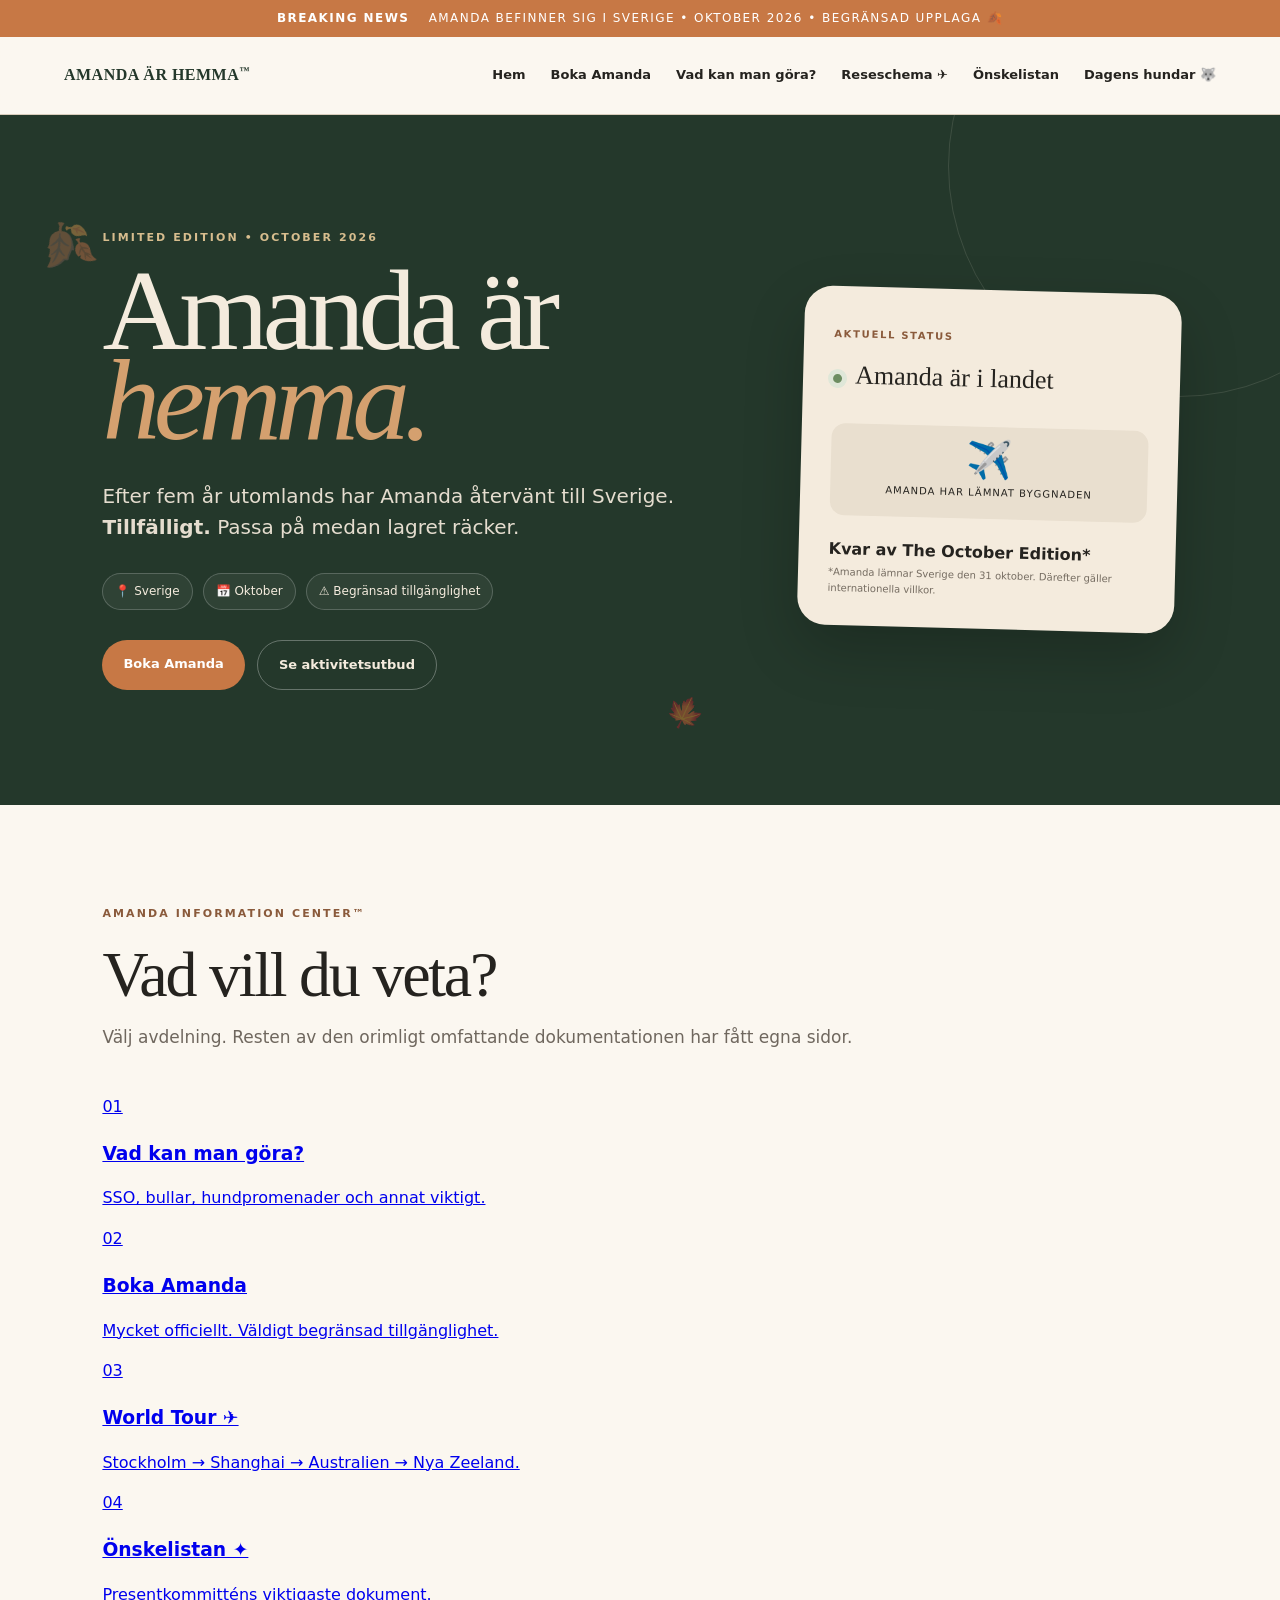
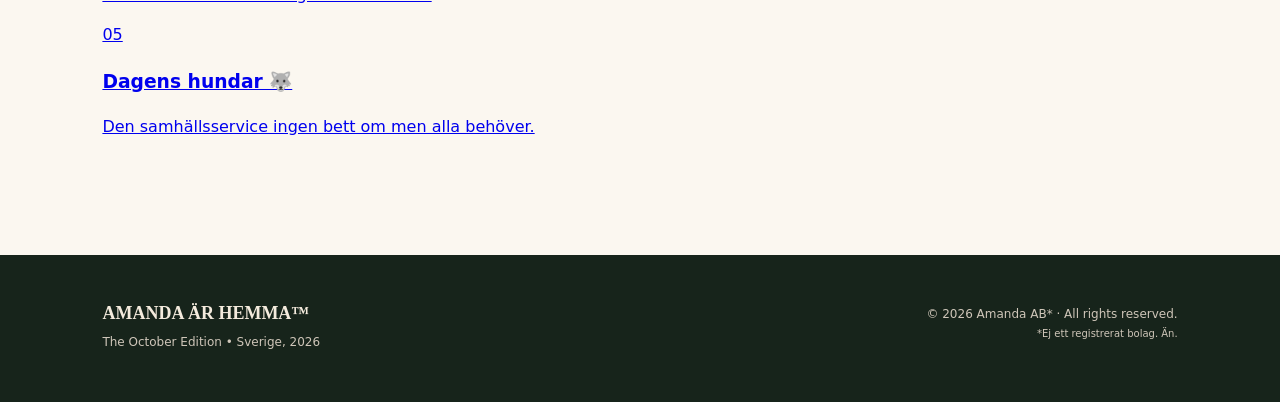
==== commit d26ac6a9: "Convert homepage to portal with subpages" ====
--- a/index.html
+++ b/index.html
@@ -1,35 +1,11 @@
-<!doctype html>
-<html lang="sv">
-<head>
-  <meta charset="utf-8">
-  <meta name="viewport" content="width=device-width,initial-scale=1">
-  <meta name="theme-color" content="#24382b">
-  <title>Amanda är hemma™ — The October Edition</title>
-  <meta name="description" content="Amanda är hemma i Sverige. Tillfälligt. Se vad man kan göra, boka Amanda och håll koll på önskelistan.">
-  <link rel="stylesheet" href="style.css">
-</head>
-<body>
-  <div class="ticker"><span>BREAKING NEWS</span> Amanda befinner sig i Sverige • Oktober 2026 • Begränsad upplaga 🍂</div>
-  <header class="site-header">
-    <a class="logo" href="#hem">AMANDA ÄR HEMMA<span>™</span></a>
-    <nav aria-label="Huvudmeny">
-      <a href="#boka">Boka Amanda</a>
-      <a href="#gora">Vad kan man göra?</a>
-      <a href="#resa">Reseschema ✈️</a>
-      <a href="#onskelista">Önskelistan</a>
-      <a href="#hundar">Dagens hundar 🐺</a>
-    </nav>
-  </header>
-
-  <main>
-    <section class="hero" id="hem">
+<!doctype html><html lang="sv"><head><meta charset="utf-8"><meta name="viewport" content="width=device-width,initial-scale=1"><meta name="theme-color" content="#24382b"><title>The October Edition — Amanda är hemma™</title><link rel="stylesheet" href="style.css"></head><body><div class="ticker"><span>BREAKING NEWS</span> Amanda befinner sig i Sverige • Oktober 2026 • Begränsad upplaga 🍂</div><header class="site-header"><a class="logo" href="index.html">AMANDA ÄR HEMMA<span>™</span></a><nav aria-label="Huvudmeny"><a href="index.html">Hem</a><a href="boka.html">Boka Amanda</a><a href="aktiviteter.html">Vad kan man göra?</a><a href="resa.html">Reseschema ✈️</a><a href="onskelista.html">Önskelistan</a><a href="hundar.html">Dagens hundar 🐺</a></nav></header><main><section class="hero" id="hem">
       <div class="leaf leaf-one">🍂</div><div class="leaf leaf-two">🍁</div>
       <div class="hero-copy">
         <p class="eyebrow">LIMITED EDITION • OCTOBER 2026</p>
         <h1>Amanda är<br><em>hemma.</em></h1>
         <p class="lead">Efter fem år utomlands har Amanda återvänt till Sverige. <strong>Tillfälligt.</strong> Passa på medan lagret räcker.</p>
         <div class="badges"><span>📍 Sverige</span><span>📅 Oktober</span><span>⚠️ Begränsad tillgänglighet</span></div>
-        <div class="hero-actions"><a class="button primary" href="#boka">Boka Amanda</a><a class="button ghost" href="#gora">Se aktivitetsutbud</a></div>
+        <div class="hero-actions"><a class="button primary" href="boka.html">Boka Amanda</a><a class="button ghost" href="aktiviteter.html">Se aktivitetsutbud</a></div>
       </div>
       <aside class="countdown-card">
         <p class="tiny">AKTUELL STATUS</p>
@@ -44,69 +20,4 @@
       </aside>
     </section>
 
-    <section class="section" id="gora">
-      <div class="section-heading"><p class="eyebrow brown">OFFICIELLT AKTIVITETSUTBUD</p><h2>Vad kan man göra med Amanda?</h2><p>Utvalda premiumaktiviteter. Kvalitet och tidsåtgång kan variera.</p></div>
-      <div class="cards">
-        <article class="activity-card"><div class="icon">🐴</div><span class="tag">DIGITALT KULTURARV</span><h3>Spela SSO</h3><p>“Bara en liten stund” är en juridiskt tveksam formulering.</p><dl><div><dt>Beräknad tid</dt><dd>6 timmar</dd></div><div><dt>Risknivå</dt><dd>En quest till</dd></div></dl><button class="book" data-activity="SSO-session">Boka aktivitet →</button></article>
-        <article class="activity-card"><div class="icon">🥐</div><span class="tag">HÖSTKLASSIKER</span><h3>Baka bullar</h3><p>90 % degätande. 10 % faktisk bakning. Kanel är obligatoriskt.</p><dl><div><dt>Svårighetsgrad</dt><dd>Lagom</dd></div><div><dt>Resultat</dt><dd>Förhoppningsvis fika</dd></div></dl><button class="book" data-activity="bullbak">Boka aktivitet →</button></article>
-        <article class="activity-card"><div class="icon">🐺</div><span class="tag">UTOMHUSPAKETET</span><h3>Hundpromenad</h3><p>Femstjärnig naturupplevelse. Hundarnas lydnad recenseras separat.</p><dl><div><dt>Natur</dt><dd>★★★★★</dd></div><div><dt>Lydnad</dt><dd>★☆☆☆☆</dd></div></dl><button class="book" data-activity="hundpromenad">Boka aktivitet →</button></article>
-      </div>
-    </section>
-
-    <section class="booking section" id="boka">
-      <div><p class="eyebrow light">AMANDA RESERVATION SERVICES™</p><h2>Boka Amanda</h2><p class="booking-copy">Oktober är en exklusiv bokningsperiod. Välj aktivitet, föreslå fika och invänta muntlig bekräftelse från Amanda.</p></div>
-      <div class="booking-box"><span class="availability">● BEGRÄNSAD TILLGÄNGLIGHET</span><h3>Standardpaket: Amanda</h3><p>Inkluderar Amanda i befintligt skick, minst en sidodiskussion och stor sannolikhet för kaffe/fika.</p><button class="button cream book" data-activity="Amanda – ospecificerad aktivitet">Skicka extremt officiell förfrågan</button></div>
-    </section>
-
-    <section class="travel section" id="resa">
-      <div class="section-heading"><p class="eyebrow light">AMANDA WORLD TOUR 2026–27™</p><h2>Amandas reseschema ✈️</h2><p>En preliminär internationell färdplan. Exakta datum, flyg och vissa beslut är fortfarande föremål för reseledningens mycket lösa planering.</p></div>
-      <div class="travel-board">
-        <div class="travel-status"><span>NÄSTA AVGÅNG</span><strong>31 OKTOBER</strong><small>Amanda lämnar Sverige</small></div>
-        <div class="route">
-          <article class="stop active"><div class="dot"></div><span>31 OKT</span><h3>🇸🇪 Stockholm</h3><p>Startpunkt • Amanda lämnar Sverige.</p></article>
-          <div class="flight-line"><span>✈</span></div>
-          <article class="stop"><div class="dot"></div><span>TRANSIT</span><h3>🇨🇳 Shanghai</h3><p>Mellanlandning på väg mot Australien.</p></article>
-          <div class="flight-line"><span>✈</span></div>
-          <article class="stop"><div class="dot"></div><span>FÖRSTA DAGARNA</span><h3>🇦🇺 Brisbane</h3><p>Amanda möter Benjamin och Atul. De första 3–4 dagarna går åt till att ses, landa och upptäcka Brisbane.</p></article>
-        </div>
-        <div class="route route-second">
-          <article class="stop"><div class="dot"></div><span>NOVEMBER</span><h3>🐄 Farmen, Australien</h3><p>Amanda och Benjamin åker cirka en timme inåt landet. Benjamin jobbar med kor och på klinik. Amanda jobbar hemifrån – och kan hoppa in i farmlivet när hon känner för det.</p></article>
-          <div class="flight-line"><span>✈</span></div>
-          <article class="stop"><div class="dot"></div><span>CA SLUTET AV NOV</span><h3>🇳🇿 Auckland</h3><p>Amanda och Benjamin lämnar Australien och flyger vidare till Nya Zeeland.</p></article>
-          <div class="flight-line"><span>✈</span></div>
-          <article class="stop"><div class="dot"></div><span>CA 1–15 DEC</span><h3>🦙 Waimauku, Auckland</h3><p>Benjamin gör praktik på en alpackafarm på Nordön. Här möter de också norska Sanne, som praktiserar tillsammans med Benjamin.</p></article>
-        </div>
-        <div class="route route-third">
-          <article class="stop"><div class="dot"></div><span>EFTER 15 DEC</span><h3>🚐 Nya Zeeland</h3><p>Samuel, Malin och Karin ansluter. Därefter blir det resande och upptäcktsfärd i NZ tillsammans med Amanda och Benjamin.</p></article>
-          <div class="flight-line"><span>?</span></div>
-          <article class="stop"><div class="dot"></div><span>PRELIMINÄRT 12 JAN</span><h3>✈️ Hemresa?</h3><p>Flyg hem är bokat till 12 januari, men Amanda och Benjamin är inte säkra på om de stannar så länge eller återvänder till Sverige tidigare.</p></article>
-          <div class="flight-line"><span>?</span></div>
-          <article class="stop"><div class="dot"></div><span>SLUTSPEL</span><h3>🇸🇪 Göteborg / 🇭🇺 Budapest?</h3><p>Amanda åker i alla fall till Göteborg. Benjamins väg beror bland annat på om han åker direkt till Budapest för att tenta av sin examen.</p></article>
-        </div>
-        <p class="route-note">⚠️ PRELIMINÄR FÄRDPLAN • Exakta datum kommer. Flyg, praktik och internationella Amanda-rörelser kan ändras utan föregående presskonferens.</p>
-      </div>
-    </section>
-
-    <section class="wishlist section" id="onskelista">
-      <div class="section-heading"><p class="eyebrow purple">FÖDELSEDAGSAVDELNINGEN</p><h2>Amandas önskelista ✦</h2><p>Helt frivilligt. Absolut inte juridiskt bindande. Listan fylls på när Amanda har formulerat sina krav.</p></div>
-      <div class="wish-grid">
-        <article><span>ÖNSKEPLATS 01</span><h3>Kommer snart™</h3><p>Presentkommittén arbetar intensivt med frågan.</p></article>
-        <article><span>ÖNSKEPLATS 02</span><h3>Under utredning</h3><p>Prioritet kan komma att klassas som KRITISK 🚨.</p></article>
-        <article><span>ÖNSKEPLATS 03</span><h3>Hemlig än så länge</h3><p>För att upprätthålla lite dramatik.</p></article>
-      </div>
-    </section>
-
-    <section class="dogs section" id="hundar">
-      <div class="section-heading"><p class="eyebrow brown">VIKTIG SAMHÄLLSSERVICE</p><h2>Dagens hundar 🐺🐺</h2><p>En sektion med orimligt hög prioritet. Här ska dagens hundbild bo.</p></div>
-      <div class="dog-placeholder"><div class="dog-emoji">🐺</div><div><span>DAGENS BILD</span><h3>Bildbevis kommer.</h3><p>Tills vidare kan det bekräftas att hundarna fortfarande är mycket snygga och har egna åsikter.</p></div><div class="rating">10/10<br><small>hundar</small></div></div>
-    </section>
-
-    <section class="terms"><p>VILLKOR & BESTÄMMELSER</p><h2>Amanda förbehåller sig rätten att kräva fika, byta aktivitet i sista sekund och prata i 45 minuter på parkeringen efter att alla sagt hejdå.</h2></section>
-  </main>
-
-  <footer><div><strong>AMANDA ÄR HEMMA™</strong><p>The October Edition • Sverige, 2026</p></div><p>© 2026 Amanda AB* · All rights reserved.<br><small>*Ej ett registrerat bolag. Än.</small></p></footer>
-
-  <div class="modal" id="modal" aria-hidden="true"><div class="modal-card"><button class="close" aria-label="Stäng">×</button><span class="stamp">FÖRFRÅGAN</span><h2>Bokningsförfrågan mottagen™</h2><p id="modalText"></p><p class="modal-note">Nästa steg: kontakta Amanda på valfritt sätt och hänvisa till denna mycket officiella webbplats.</p><button class="button primary close-button">Utmärkt</button></div></div>
-  <script src="script.js"></script>
-</body>
-</html>+    <section class="home-links section"><div class="section-heading"><p class="eyebrow brown">AMANDA INFORMATION CENTER™</p><h2>Vad vill du veta?</h2><p>Välj avdelning. Resten av den orimligt omfattande dokumentationen har fått egna sidor.</p></div><div class="portal-grid"><a href="aktiviteter.html"><span>01</span><h3>Vad kan man göra?</h3><p>SSO, bullar, hundpromenader och annat viktigt.</p></a><a href="boka.html"><span>02</span><h3>Boka Amanda</h3><p>Mycket officiellt. Väldigt begränsad tillgänglighet.</p></a><a href="resa.html"><span>03</span><h3>World Tour ✈️</h3><p>Stockholm → Shanghai → Australien → Nya Zeeland.</p></a><a href="onskelista.html"><span>04</span><h3>Önskelistan ✦</h3><p>Presentkommitténs viktigaste dokument.</p></a><a href="hundar.html"><span>05</span><h3>Dagens hundar 🐺</h3><p>Den samhällsservice ingen bett om men alla behöver.</p></a></div></section></main><footer><div><strong>AMANDA ÄR HEMMA™</strong><p>The October Edition • Sverige, 2026</p></div><p>© 2026 Amanda AB* · All rights reserved.<br><small>*Ej ett registrerat bolag. Än.</small></p></footer><script src="script.js"></script></body></html>
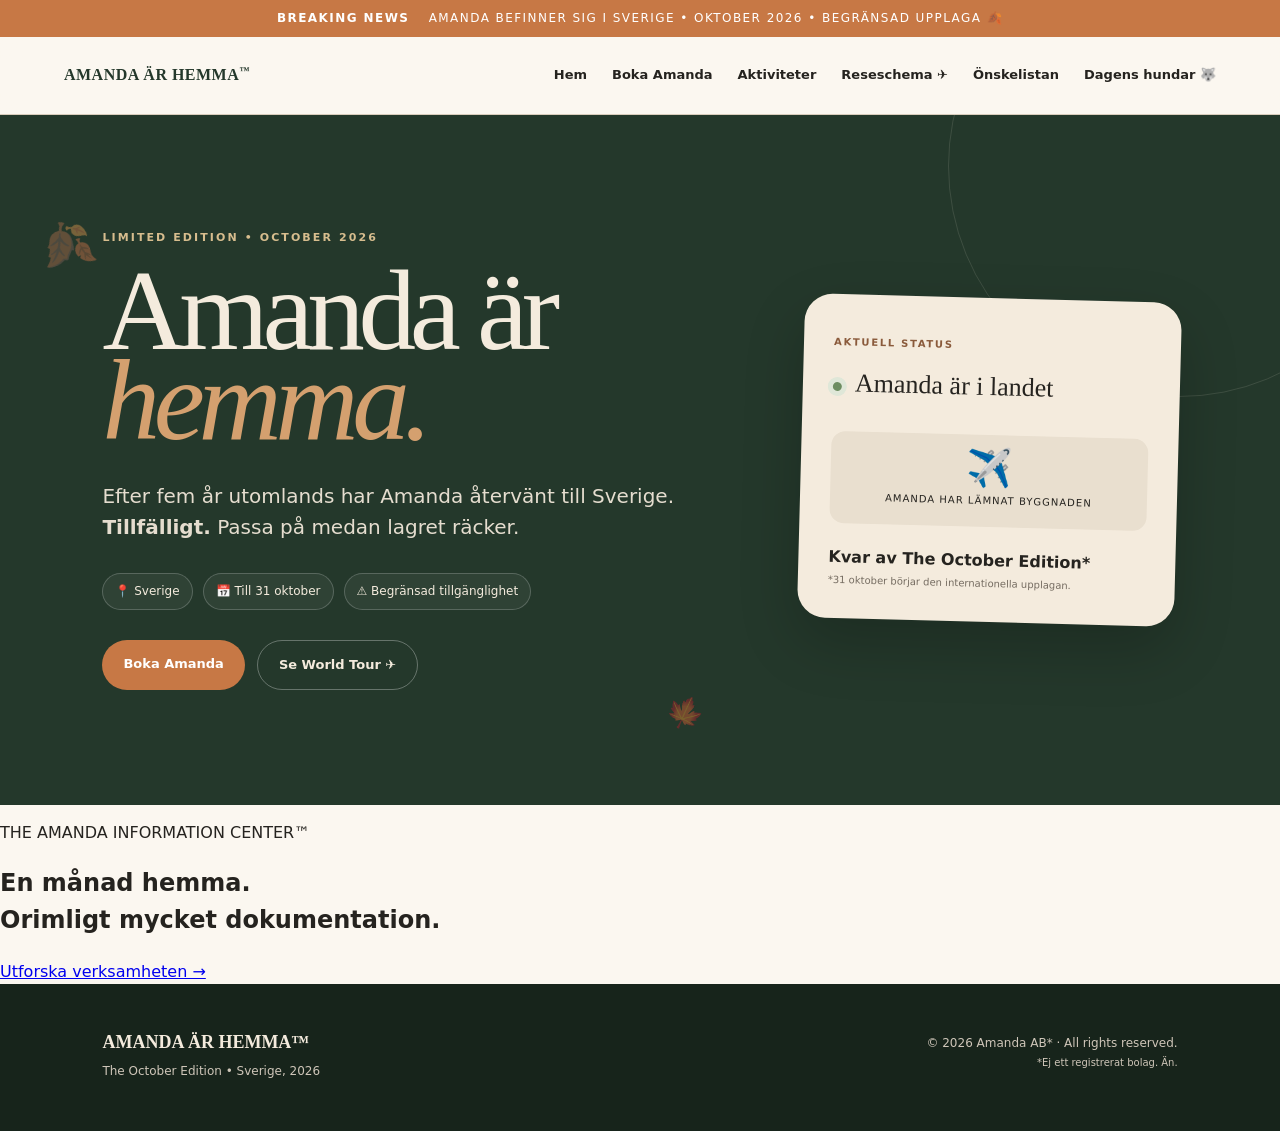
==== commit 1787492a: "Redesign index.html as distinct page" ====
--- a/index.html
+++ b/index.html
@@ -1,23 +1 @@
-<!doctype html><html lang="sv"><head><meta charset="utf-8"><meta name="viewport" content="width=device-width,initial-scale=1"><meta name="theme-color" content="#24382b"><title>The October Edition — Amanda är hemma™</title><link rel="stylesheet" href="style.css"></head><body><div class="ticker"><span>BREAKING NEWS</span> Amanda befinner sig i Sverige • Oktober 2026 • Begränsad upplaga 🍂</div><header class="site-header"><a class="logo" href="index.html">AMANDA ÄR HEMMA<span>™</span></a><nav aria-label="Huvudmeny"><a href="index.html">Hem</a><a href="boka.html">Boka Amanda</a><a href="aktiviteter.html">Vad kan man göra?</a><a href="resa.html">Reseschema ✈️</a><a href="onskelista.html">Önskelistan</a><a href="hundar.html">Dagens hundar 🐺</a></nav></header><main><section class="hero" id="hem">
-      <div class="leaf leaf-one">🍂</div><div class="leaf leaf-two">🍁</div>
-      <div class="hero-copy">
-        <p class="eyebrow">LIMITED EDITION • OCTOBER 2026</p>
-        <h1>Amanda är<br><em>hemma.</em></h1>
-        <p class="lead">Efter fem år utomlands har Amanda återvänt till Sverige. <strong>Tillfälligt.</strong> Passa på medan lagret räcker.</p>
-        <div class="badges"><span>📍 Sverige</span><span>📅 Oktober</span><span>⚠️ Begränsad tillgänglighet</span></div>
-        <div class="hero-actions"><a class="button primary" href="boka.html">Boka Amanda</a><a class="button ghost" href="aktiviteter.html">Se aktivitetsutbud</a></div>
-      </div>
-      <aside class="countdown-card">
-        <p class="tiny">AKTUELL STATUS</p>
-        <div class="status"><i></i> Amanda är i landet</div>
-        <div class="countdown" id="countdown">
-          <div><strong id="days">--</strong><span>dagar</span></div>
-          <div><strong id="hours">--</strong><span>timmar</span></div>
-          <div><strong id="minutes">--</strong><span>min</span></div>
-        </div>
-        <p class="fineprint">Kvar av The October Edition*</p>
-        <p class="asterisk">*Amanda lämnar Sverige den 31 oktober. Därefter gäller internationella villkor.</p>
-      </aside>
-    </section>
-
-    <section class="home-links section"><div class="section-heading"><p class="eyebrow brown">AMANDA INFORMATION CENTER™</p><h2>Vad vill du veta?</h2><p>Välj avdelning. Resten av den orimligt omfattande dokumentationen har fått egna sidor.</p></div><div class="portal-grid"><a href="aktiviteter.html"><span>01</span><h3>Vad kan man göra?</h3><p>SSO, bullar, hundpromenader och annat viktigt.</p></a><a href="boka.html"><span>02</span><h3>Boka Amanda</h3><p>Mycket officiellt. Väldigt begränsad tillgänglighet.</p></a><a href="resa.html"><span>03</span><h3>World Tour ✈️</h3><p>Stockholm → Shanghai → Australien → Nya Zeeland.</p></a><a href="onskelista.html"><span>04</span><h3>Önskelistan ✦</h3><p>Presentkommitténs viktigaste dokument.</p></a><a href="hundar.html"><span>05</span><h3>Dagens hundar 🐺</h3><p>Den samhällsservice ingen bett om men alla behöver.</p></a></div></section></main><footer><div><strong>AMANDA ÄR HEMMA™</strong><p>The October Edition • Sverige, 2026</p></div><p>© 2026 Amanda AB* · All rights reserved.<br><small>*Ej ett registrerat bolag. Än.</small></p></footer><script src="script.js"></script></body></html>+<!doctype html><html lang="sv"><head><meta charset="utf-8"><meta name="viewport" content="width=device-width,initial-scale=1"><meta name="theme-color" content="#24382b"><title>The October Edition — Amanda är hemma™</title><link rel="stylesheet" href="style.css"></head><body class="page-hem"><div class="ticker"><span>BREAKING NEWS</span> Amanda befinner sig i Sverige • Oktober 2026 • Begränsad upplaga 🍂</div><header class="site-header"><a class="logo" href="index.html">AMANDA ÄR HEMMA<span>™</span></a><nav aria-label="Huvudmeny"><a href="index.html" class="active">Hem</a><a href="boka.html">Boka Amanda</a><a href="aktiviteter.html">Aktiviteter</a><a href="resa.html">Reseschema ✈️</a><a href="onskelista.html">Önskelistan</a><a href="hundar.html">Dagens hundar 🐺</a></nav></header><main><section class="hero"><div class="leaf leaf-one">🍂</div><div class="leaf leaf-two">🍁</div><div class="hero-copy"><p class="eyebrow">LIMITED EDITION • OCTOBER 2026</p><h1>Amanda är<br><em>hemma.</em></h1><p class="lead">Efter fem år utomlands har Amanda återvänt till Sverige. <strong>Tillfälligt.</strong> Passa på medan lagret räcker.</p><div class="badges"><span>📍 Sverige</span><span>📅 Till 31 oktober</span><span>⚠️ Begränsad tillgänglighet</span></div><div class="hero-actions"><a class="button primary" href="boka.html">Boka Amanda</a><a class="button ghost" href="resa.html">Se World Tour ✈️</a></div></div><aside class="countdown-card"><p class="tiny">AKTUELL STATUS</p><div class="status"><i></i> Amanda är i landet</div><div class="countdown" id="countdown"><div><strong id="days">--</strong><span>dagar</span></div><div><strong id="hours">--</strong><span>timmar</span></div><div><strong id="minutes">--</strong><span>min</span></div></div><p class="fineprint">Kvar av The October Edition*</p><p class="asterisk">*31 oktober börjar den internationella upplagan.</p></aside></section><section class="home-intro"><p>THE AMANDA INFORMATION CENTER™</p><h2>En månad hemma.<br>Orimligt mycket dokumentation.</h2><a href="aktiviteter.html">Utforska verksamheten →</a></section></main><footer><div><strong>AMANDA ÄR HEMMA™</strong><p>The October Edition • Sverige, 2026</p></div><p>© 2026 Amanda AB* · All rights reserved.<br><small>*Ej ett registrerat bolag. Än.</small></p></footer><script src="script.js"></script></body></html>
--- a/style.css
+++ b/style.css
@@ -1 +1 @@
-:root{--green:#24382b;--green2:#314a39;--cream:#f4ebdd;--paper:#fbf7f0;--brown:#8a5a3b;--purple:#80658a;--rust:#c77845;--ink:#25231f;--line:#d9cdbc;--white:#fffdf8}*{box-sizing:border-box}html{scroll-behavior:smooth}body{margin:0;background:var(--paper);color:var(--ink);font-family:Inter,ui-sans-serif,system-ui,-apple-system,BlinkMacSystemFont,"Segoe UI",sans-serif;line-height:1.55}.ticker{background:var(--rust);color:#fff;text-align:center;padding:9px 20px;font-size:12px;letter-spacing:.12em;text-transform:uppercase}.ticker span{font-weight:900;margin-right:14px}.site-header{height:78px;display:flex;align-items:center;justify-content:space-between;padding:0 clamp(22px,5vw,80px);background:rgba(251,247,240,.94);border-bottom:1px solid var(--line);position:sticky;top:0;z-index:20;backdrop-filter:blur(12px)}.logo{font-family:Georgia,serif;font-weight:800;color:var(--green);text-decoration:none;letter-spacing:.03em}.logo span{font-size:10px;vertical-align:top}.site-header nav{display:flex;gap:25px}.site-header nav a{color:var(--ink);text-decoration:none;font-size:13px;font-weight:700}.site-header nav a:hover{color:var(--rust)}.hero{min-height:690px;background:var(--green);color:var(--cream);display:grid;grid-template-columns:minmax(0,1.25fr) minmax(310px,.75fr);gap:70px;align-items:center;padding:90px clamp(24px,8vw,130px);position:relative;overflow:hidden}.hero:after{content:"";width:460px;height:460px;border:1px solid rgba(244,235,221,.12);border-radius:50%;position:absolute;right:-130px;top:-180px}.leaf{position:absolute;font-size:44px;opacity:.45;filter:saturate(.7);transform:rotate(-20deg)}.leaf-one{left:3%;top:14%}.leaf-two{left:52%;bottom:10%;font-size:31px;transform:rotate(25deg)}.eyebrow{font-size:11px;font-weight:900;letter-spacing:.19em;color:#d7bd8e;margin:0 0 20px;text-transform:uppercase}.eyebrow.brown{color:var(--brown)}.eyebrow.purple{color:var(--purple)}.eyebrow.light{color:#e7cfa9}.hero h1{font-family:Georgia,"Times New Roman",serif;font-size:clamp(64px,9vw,124px);line-height:.78;letter-spacing:-.055em;margin:0 0 35px;font-weight:500}.hero h1 em{color:#d4a06f;font-weight:400}.lead{max-width:650px;font-size:20px;color:#e5ddcf}.badges{display:flex;gap:10px;flex-wrap:wrap;margin:30px 0}.badges span{border:1px solid rgba(255,255,255,.2);border-radius:999px;padding:8px 12px;font-size:12px;background:rgba(255,255,255,.05)}.hero-actions{display:flex;gap:12px;flex-wrap:wrap}.button{border:0;border-radius:999px;padding:14px 21px;font:inherit;font-size:13px;font-weight:800;text-decoration:none;display:inline-block;cursor:pointer}.primary{background:var(--rust);color:white}.ghost{border:1px solid rgba(255,255,255,.3);color:var(--cream)}.cream{background:var(--cream);color:var(--green)}.countdown-card{background:var(--cream);color:var(--ink);border-radius:28px;padding:30px;transform:rotate(1.5deg);box-shadow:0 24px 60px rgba(0,0,0,.2);position:relative;z-index:2}.tiny{font-size:10px;font-weight:900;letter-spacing:.17em;color:var(--brown)}.status{font-family:Georgia,serif;font-size:26px;margin:13px 0 28px}.status i{display:inline-block;width:9px;height:9px;background:#6d8d61;border-radius:50%;box-shadow:0 0 0 5px #dfe7d8;margin-right:8px}.countdown{display:grid;grid-template-columns:repeat(3,1fr);gap:8px}.countdown div{background:#e9dfcf;border-radius:14px;padding:15px 8px;text-align:center}.countdown strong{font-family:Georgia,serif;font-size:37px;display:block;line-height:1}.countdown span{font-size:10px;text-transform:uppercase;letter-spacing:.1em}.fineprint{font-weight:800;margin:22px 0 3px}.asterisk{font-size:10px;color:#756c61;margin:0}.section{padding:100px clamp(24px,8vw,130px);scroll-margin-top:75px}.section-heading{max-width:760px;margin-bottom:45px}.section-heading h2,.booking h2{font-family:Georgia,serif;font-size:clamp(42px,5vw,68px);line-height:1.02;margin:0 0 15px;font-weight:500;letter-spacing:-.035em}.section-heading>p:last-child{color:#6f675e;font-size:17px}.cards{display:grid;grid-template-columns:repeat(3,1fr);gap:18px}.activity-card{background:var(--white);border:1px solid var(--line);border-radius:22px;padding:27px;transition:.2s}.activity-card:hover{transform:translateY(-5px);box-shadow:0 16px 35px rgba(74,56,38,.08)}.icon{font-size:36px;margin-bottom:18px}.tag,.wish-grid span,.dog-placeholder span{font-size:9px;font-weight:900;letter-spacing:.16em;color:var(--brown)}.activity-card h3,.wish-grid h3,.dog-placeholder h3,.booking-box h3{font-family:Georgia,serif;font-size:29px;margin:8px 0}.activity-card>p{min-height:74px;color:#665f57}.activity-card dl{border-top:1px solid var(--line);border-bottom:1px solid var(--line);padding:12px 0;margin:20px 0}.activity-card dl div{display:flex;justify-content:space-between;gap:10px;padding:5px 0;font-size:12px}.activity-card dt{color:#777066}.activity-card dd{margin:0;font-weight:800;text-align:right}.book{background:none;border:0;padding:5px 0;color:var(--green);font-weight:900;cursor:pointer}.booking{background:var(--green2);color:var(--cream);display:grid;grid-template-columns:1fr 1fr;gap:70px;align-items:center}.booking-copy{max-width:600px;font-size:18px;color:#ded7ca}.booking-box{background:#1d3024;border:1px solid rgba(255,255,255,.15);border-radius:24px;padding:32px}.availability{font-size:10px;letter-spacing:.13em;color:#d7bd8e;font-weight:900}.booking-box p{color:#d8d0c3}.wishlist{background:#eee7ef}.wish-grid{display:grid;grid-template-columns:repeat(3,1fr);gap:18px}.wish-grid article{background:#f8f3f8;border:1px solid #d6c7d9;border-radius:22px;padding:28px;min-height:190px}.wish-grid span{color:var(--purple)}.wish-grid p{color:#6f6371}.dog-placeholder{border:1px dashed var(--brown);background:#f0e5d4;border-radius:24px;padding:35px;display:grid;grid-template-columns:auto 1fr auto;gap:30px;align-items:center}.dog-emoji{font-size:68px}.dog-placeholder h3{margin:5px 0}.dog-placeholder p{margin:0;color:#6b6258}.rating{font-family:Georgia,serif;font-size:31px;text-align:center;color:var(--green)}.rating small{font:700 10px Inter,system-ui,sans-serif;text-transform:uppercase;letter-spacing:.12em}.terms{background:var(--rust);color:white;text-align:center;padding:75px clamp(24px,12vw,190px)}.terms p{font-size:10px;letter-spacing:.18em;font-weight:900}.terms h2{font-family:Georgia,serif;font-size:clamp(28px,4vw,50px);line-height:1.15;font-weight:500;margin:15px auto 0;max-width:1000px}footer{background:#17241b;color:#cfc6b9;padding:45px clamp(24px,8vw,130px);display:flex;justify-content:space-between;gap:30px;font-size:12px}footer strong{font-family:Georgia,serif;color:var(--cream);font-size:18px}footer p{margin:5px 0;text-align:right}.modal{position:fixed;inset:0;background:rgba(20,24,20,.72);z-index:50;display:none;place-items:center;padding:20px}.modal.open{display:grid}.modal-card{background:var(--cream);max-width:520px;border-radius:26px;padding:38px;position:relative;box-shadow:0 30px 80px rgba(0,0,0,.35)}.modal-card h2{font-family:Georgia,serif;font-size:39px;line-height:1;margin:12px 0}.stamp{font-size:10px;letter-spacing:.18em;font-weight:900;color:var(--rust)}.close{position:absolute;right:18px;top:14px;border:0;background:none;font-size:28px;cursor:pointer}.modal-note{font-size:12px;color:#6f675e;border-top:1px solid var(--line);padding-top:16px;margin:20px 0}.close-button{width:100%}@media(max-width:850px){.site-header{height:auto;padding:18px 22px;align-items:flex-start;gap:12px}.site-header nav{justify-content:flex-end;gap:10px 16px;flex-wrap:wrap}.site-header nav a{font-size:11px}.hero{grid-template-columns:1fr;padding:70px 24px;gap:45px}.hero h1{font-size:72px}.countdown-card{max-width:480px}.cards,.wish-grid{grid-template-columns:1fr}.activity-card>p{min-height:auto}.booking{grid-template-columns:1fr;gap:30px}.dog-placeholder{grid-template-columns:1fr;text-align:center}.rating{margin-top:5px}footer{flex-direction:column}footer p{text-align:left}}@media(max-width:560px){.ticker{font-size:9px}.site-header{position:relative}.logo{font-size:13px;white-space:nowrap}.site-header nav{display:none}.hero{min-height:auto}.hero h1{font-size:59px}.lead{font-size:17px}.section{padding:75px 20px}.section-heading h2,.booking h2{font-size:43px}.countdown-card{padding:24px}.countdown strong{font-size:30px}.modal-card{padding:30px 24px}}.travel{background:var(--brown);color:var(--cream)}.travel .section-heading>p:last-child{color:#eadfce}.travel-board{background:#70472f;border:1px solid rgba(255,255,255,.16);border-radius:28px;padding:34px}.travel-status{display:flex;align-items:baseline;gap:18px;flex-wrap:wrap;border-bottom:1px solid rgba(255,255,255,.16);padding-bottom:25px;margin-bottom:34px}.travel-status span{font-size:10px;letter-spacing:.17em;font-weight:900;color:#e5c89f}.travel-status strong{font-family:Georgia,serif;font-size:34px}.travel-status small{color:#dfd0bd}.route{display:grid;grid-template-columns:1fr 80px 1fr 80px 1fr;align-items:center}.stop{position:relative;background:#f4ebdd;color:var(--ink);border-radius:18px;padding:24px;min-height:160px}.stop span{font-size:9px;font-weight:900;letter-spacing:.16em;color:var(--rust)}.stop h3{font-family:Georgia,serif;font-size:27px;margin:7px 0}.stop p{font-size:12px;color:#6f675e;margin:0}.stop.active{outline:3px solid #d5a16e}.dot{width:9px;height:9px;border-radius:50%;background:var(--rust);position:absolute;right:15px;top:15px}.flight-line{height:1px;background:rgba(255,255,255,.35);text-align:center}.flight-line span{background:#70472f;padding:0 8px;position:relative;top:-13px;font-size:20px}.route-note{font-size:11px;color:#dfd0bd;margin:25px 0 0;text-align:center}@media(max-width:850px){.route{grid-template-columns:1fr;gap:12px}.flight-line{height:35px;width:1px;margin:auto}.flight-line span{display:block;top:5px;left:-12px;background:#70472f}.travel-board{padding:24px}}+:root{--green:#24382b;--green2:#314a39;--cream:#f4ebdd;--paper:#fbf7f0;--brown:#8a5a3b;--purple:#80658a;--rust:#c77845;--ink:#25231f;--line:#d9cdbc;--white:#fffdf8}*{box-sizing:border-box}html{scroll-behavior:smooth}body{margin:0;background:var(--paper);color:var(--ink);font-family:Inter,ui-sans-serif,system-ui,-apple-system,BlinkMacSystemFont,"Segoe UI",sans-serif;line-height:1.55}.ticker{background:var(--rust);color:#fff;text-align:center;padding:9px 20px;font-size:12px;letter-spacing:.12em;text-transform:uppercase}.ticker span{font-weight:900;margin-right:14px}.site-header{height:78px;display:flex;align-items:center;justify-content:space-between;padding:0 clamp(22px,5vw,80px);background:rgba(251,247,240,.94);border-bottom:1px solid var(--line);position:sticky;top:0;z-index:20;backdrop-filter:blur(12px)}.logo{font-family:Georgia,serif;font-weight:800;color:var(--green);text-decoration:none;letter-spacing:.03em}.logo span{font-size:10px;vertical-align:top}.site-header nav{display:flex;gap:25px}.site-header nav a{color:var(--ink);text-decoration:none;font-size:13px;font-weight:700}.site-header nav a:hover{color:var(--rust)}.hero{min-height:690px;background:var(--green);color:var(--cream);display:grid;grid-template-columns:minmax(0,1.25fr) minmax(310px,.75fr);gap:70px;align-items:center;padding:90px clamp(24px,8vw,130px);position:relative;overflow:hidden}.hero:after{content:"";width:460px;height:460px;border:1px solid rgba(244,235,221,.12);border-radius:50%;position:absolute;right:-130px;top:-180px}.leaf{position:absolute;font-size:44px;opacity:.45;filter:saturate(.7);transform:rotate(-20deg)}.leaf-one{left:3%;top:14%}.leaf-two{left:52%;bottom:10%;font-size:31px;transform:rotate(25deg)}.eyebrow{font-size:11px;font-weight:900;letter-spacing:.19em;color:#d7bd8e;margin:0 0 20px;text-transform:uppercase}.eyebrow.brown{color:var(--brown)}.eyebrow.purple{color:var(--purple)}.eyebrow.light{color:#e7cfa9}.hero h1{font-family:Georgia,"Times New Roman",serif;font-size:clamp(64px,9vw,124px);line-height:.78;letter-spacing:-.055em;margin:0 0 35px;font-weight:500}.hero h1 em{color:#d4a06f;font-weight:400}.lead{max-width:650px;font-size:20px;color:#e5ddcf}.badges{display:flex;gap:10px;flex-wrap:wrap;margin:30px 0}.badges span{border:1px solid rgba(255,255,255,.2);border-radius:999px;padding:8px 12px;font-size:12px;background:rgba(255,255,255,.05)}.hero-actions{display:flex;gap:12px;flex-wrap:wrap}.button{border:0;border-radius:999px;padding:14px 21px;font:inherit;font-size:13px;font-weight:800;text-decoration:none;display:inline-block;cursor:pointer}.primary{background:var(--rust);color:white}.ghost{border:1px solid rgba(255,255,255,.3);color:var(--cream)}.cream{background:var(--cream);color:var(--green)}.countdown-card{background:var(--cream);color:var(--ink);border-radius:28px;padding:30px;transform:rotate(1.5deg);box-shadow:0 24px 60px rgba(0,0,0,.2);position:relative;z-index:2}.tiny{font-size:10px;font-weight:900;letter-spacing:.17em;color:var(--brown)}.status{font-family:Georgia,serif;font-size:26px;margin:13px 0 28px}.status i{display:inline-block;width:9px;height:9px;background:#6d8d61;border-radius:50%;box-shadow:0 0 0 5px #dfe7d8;margin-right:8px}.countdown{display:grid;grid-template-columns:repeat(3,1fr);gap:8px}.countdown div{background:#e9dfcf;border-radius:14px;padding:15px 8px;text-align:center}.countdown strong{font-family:Georgia,serif;font-size:37px;display:block;line-height:1}.countdown span{font-size:10px;text-transform:uppercase;letter-spacing:.1em}.fineprint{font-weight:800;margin:22px 0 3px}.asterisk{font-size:10px;color:#756c61;margin:0}.section{padding:100px clamp(24px,8vw,130px);scroll-margin-top:75px}.section-heading{max-width:760px;margin-bottom:45px}.section-heading h2,.booking h2{font-family:Georgia,serif;font-size:clamp(42px,5vw,68px);line-height:1.02;margin:0 0 15px;font-weight:500;letter-spacing:-.035em}.section-heading>p:last-child{color:#6f675e;font-size:17px}.cards{display:grid;grid-template-columns:repeat(3,1fr);gap:18px}.activity-card{background:var(--white);border:1px solid var(--line);border-radius:22px;padding:27px;transition:.2s}.activity-card:hover{transform:translateY(-5px);box-shadow:0 16px 35px rgba(74,56,38,.08)}.icon{font-size:36px;margin-bottom:18px}.tag,.wish-grid span,.dog-placeholder span{font-size:9px;font-weight:900;letter-spacing:.16em;color:var(--brown)}.activity-card h3,.wish-grid h3,.dog-placeholder h3,.booking-box h3{font-family:Georgia,serif;font-size:29px;margin:8px 0}.activity-card>p{min-height:74px;color:#665f57}.activity-card dl{border-top:1px solid var(--line);border-bottom:1px solid var(--line);padding:12px 0;margin:20px 0}.activity-card dl div{display:flex;justify-content:space-between;gap:10px;padding:5px 0;font-size:12px}.activity-card dt{color:#777066}.activity-card dd{margin:0;font-weight:800;text-align:right}.book{background:none;border:0;padding:5px 0;color:var(--green);font-weight:900;cursor:pointer}.booking{background:var(--green2);color:var(--cream);display:grid;grid-template-columns:1fr 1fr;gap:70px;align-items:center}.booking-copy{max-width:600px;font-size:18px;color:#ded7ca}.booking-box{background:#1d3024;border:1px solid rgba(255,255,255,.15);border-radius:24px;padding:32px}.availability{font-size:10px;letter-spacing:.13em;color:#d7bd8e;font-weight:900}.booking-box p{color:#d8d0c3}.wishlist{background:#eee7ef}.wish-grid{display:grid;grid-template-columns:repeat(3,1fr);gap:18px}.wish-grid article{background:#f8f3f8;border:1px solid #d6c7d9;border-radius:22px;padding:28px;min-height:190px}.wish-grid span{color:var(--purple)}.wish-grid p{color:#6f6371}.dog-placeholder{border:1px dashed var(--brown);background:#f0e5d4;border-radius:24px;padding:35px;display:grid;grid-template-columns:auto 1fr auto;gap:30px;align-items:center}.dog-emoji{font-size:68px}.dog-placeholder h3{margin:5px 0}.dog-placeholder p{margin:0;color:#6b6258}.rating{font-family:Georgia,serif;font-size:31px;text-align:center;color:var(--green)}.rating small{font:700 10px Inter,system-ui,sans-serif;text-transform:uppercase;letter-spacing:.12em}.terms{background:var(--rust);color:white;text-align:center;padding:75px clamp(24px,12vw,190px)}.terms p{font-size:10px;letter-spacing:.18em;font-weight:900}.terms h2{font-family:Georgia,serif;font-size:clamp(28px,4vw,50px);line-height:1.15;font-weight:500;margin:15px auto 0;max-width:1000px}footer{background:#17241b;color:#cfc6b9;padding:45px clamp(24px,8vw,130px);display:flex;justify-content:space-between;gap:30px;font-size:12px}footer strong{font-family:Georgia,serif;color:var(--cream);font-size:18px}footer p{margin:5px 0;text-align:right}.modal{position:fixed;inset:0;background:rgba(20,24,20,.72);z-index:50;display:none;place-items:center;padding:20px}.modal.open{display:grid}.modal-card{background:var(--cream);max-width:520px;border-radius:26px;padding:38px;position:relative;box-shadow:0 30px 80px rgba(0,0,0,.35)}.modal-card h2{font-family:Georgia,serif;font-size:39px;line-height:1;margin:12px 0}.stamp{font-size:10px;letter-spacing:.18em;font-weight:900;color:var(--rust)}.close{position:absolute;right:18px;top:14px;border:0;background:none;font-size:28px;cursor:pointer}.modal-note{font-size:12px;color:#6f675e;border-top:1px solid var(--line);padding-top:16px;margin:20px 0}.close-button{width:100%}@media(max-width:850px){.site-header{height:auto;padding:18px 22px;align-items:flex-start;gap:12px}.site-header nav{justify-content:flex-end;gap:10px 16px;flex-wrap:wrap}.site-header nav a{font-size:11px}.hero{grid-template-columns:1fr;padding:70px 24px;gap:45px}.hero h1{font-size:72px}.countdown-card{max-width:480px}.cards,.wish-grid{grid-template-columns:1fr}.activity-card>p{min-height:auto}.booking{grid-template-columns:1fr;gap:30px}.dog-placeholder{grid-template-columns:1fr;text-align:center}.rating{margin-top:5px}footer{flex-direction:column}footer p{text-align:left}}@media(max-width:560px){.ticker{font-size:9px}.site-header{position:relative}.logo{font-size:13px;white-space:nowrap}.site-header nav{display:none}.hero{min-height:auto}.hero h1{font-size:59px}.lead{font-size:17px}.section{padding:75px 20px}.section-heading h2,.booking h2{font-size:43px}.countdown-card{padding:24px}.countdown strong{font-size:30px}.modal-card{padding:30px 24px}}.travel{background:var(--brown);color:var(--cream)}.travel .section-heading>p:last-child{color:#eadfce}.travel-board{background:#70472f;border:1px solid rgba(255,255,255,.16);border-radius:28px;padding:34px}.travel-status{display:flex;align-items:baseline;gap:18px;flex-wrap:wrap;border-bottom:1px solid rgba(255,255,255,.16);padding-bottom:25px;margin-bottom:34px}.travel-status span{font-size:10px;letter-spacing:.17em;font-weight:900;color:#e5c89f}.travel-status strong{font-family:Georgia,serif;font-size:34px}.travel-status small{color:#dfd0bd}.route{display:grid;grid-template-columns:1fr 80px 1fr 80px 1fr;align-items:center}.stop{position:relative;background:#f4ebdd;color:var(--ink);border-radius:18px;padding:24px;min-height:160px}.stop span{font-size:9px;font-weight:900;letter-spacing:.16em;color:var(--rust)}.stop h3{font-family:Georgia,serif;font-size:27px;margin:7px 0}.stop p{font-size:12px;color:#6f675e;margin:0}.stop.active{outline:3px solid #d5a16e}.dot{width:9px;height:9px;border-radius:50%;background:var(--rust);position:absolute;right:15px;top:15px}.flight-line{height:1px;background:rgba(255,255,255,.35);text-align:center}.flight-line span{background:#70472f;padding:0 8px;position:relative;top:-13px;font-size:20px}.route-note{font-size:11px;color:#dfd0bd;margin:25px 0 0;text-align:center}@media(max-width:850px){.route{grid-template-columns:1fr;gap:12px}.flight-line{height:35px;width:1px;margin:auto}.flight-line span{display:block;top:5px;left:-12px;background:#70472f}.travel-board{padding:24px}}.home-links{background:var(--paper)}.portal-grid{display:grid;grid-template-columns:repeat(5,1fr);gap:14px}.portal-grid a{background:var(--white);border:1px solid var(--line);border-radius:20px;padding:24px;color:var(--ink);text-decoration:none;transition:.2s}.portal-grid a:hover{transform:translateY(-4px);box-shadow:0 14px 30px rgba(74,56,38,.08)}.portal-grid span{font-size:10px;font-weight:900;letter-spacing:.15em;color:var(--rust)}.portal-grid h3{font-family:Georgia,serif;font-size:24px;margin:8px 0}.portal-grid p{font-size:12px;color:#6f675e}.route-second,.route-third{margin-top:18px}@media(max-width:1050px){.portal-grid{grid-template-columns:repeat(2,1fr)}}@media(max-width:560px){.portal-grid{grid-template-columns:1fr}}
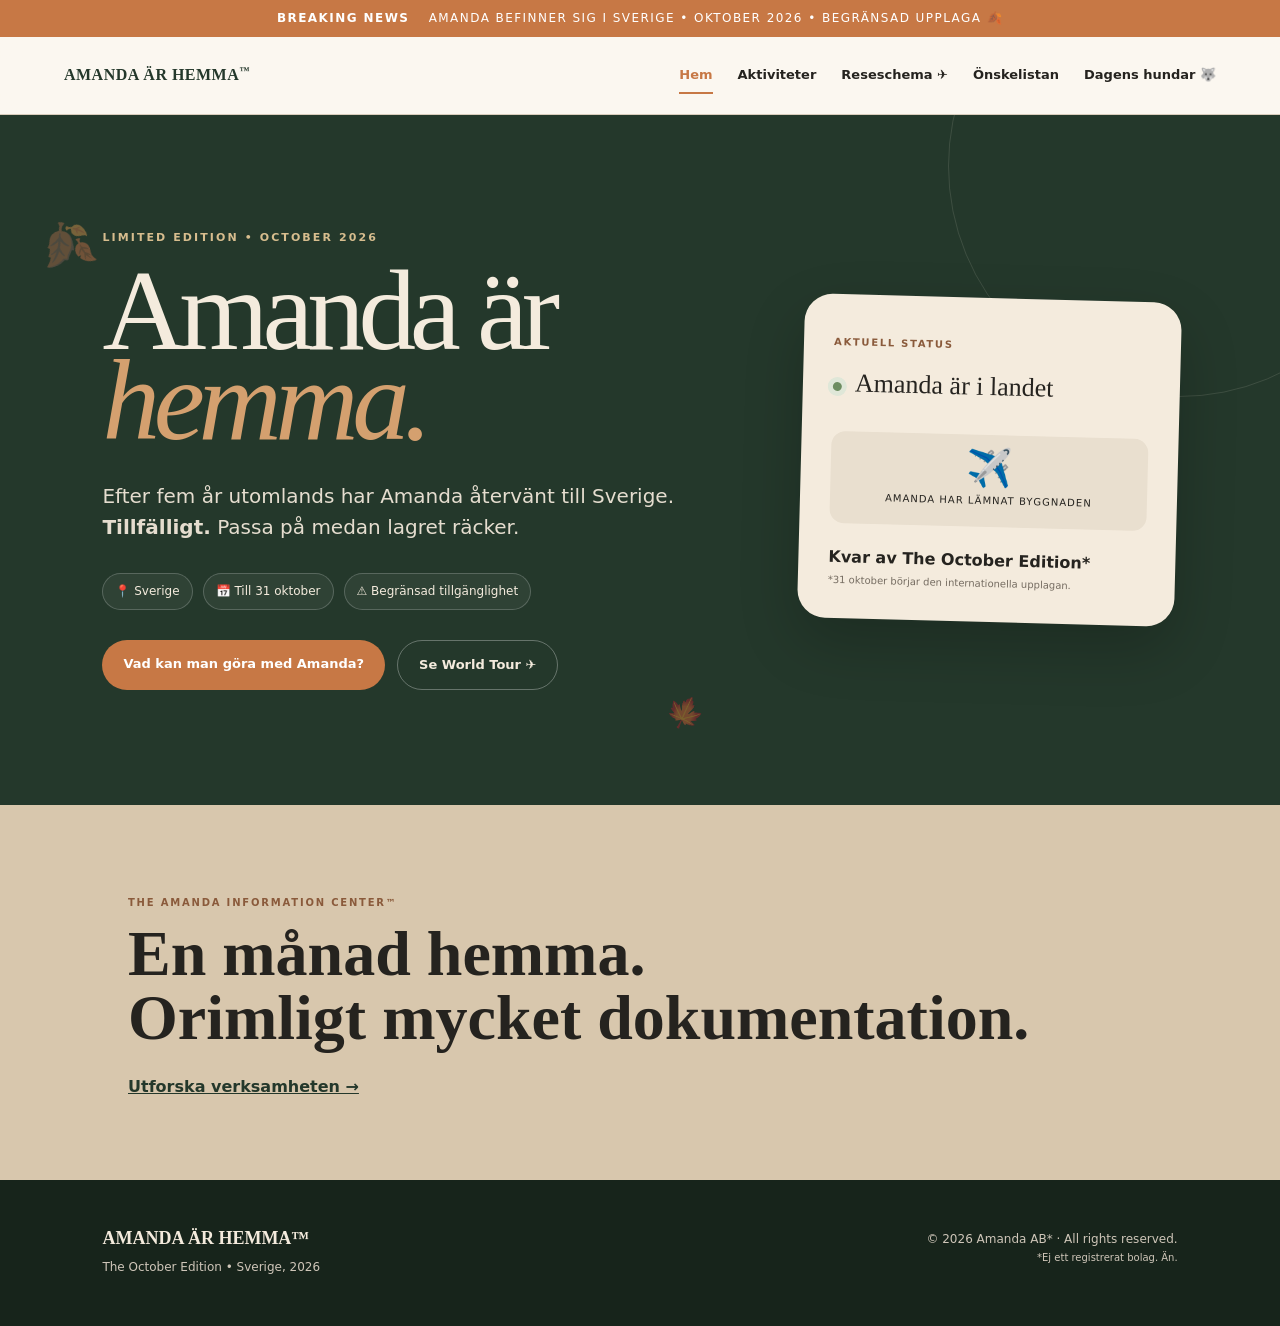
==== commit 3b8ae922: "Remove booking page from navigation and point home to activities" ====
--- a/index.html
+++ b/index.html
@@ -1 +1 @@
-<!doctype html><html lang="sv"><head><meta charset="utf-8"><meta name="viewport" content="width=device-width,initial-scale=1"><meta name="theme-color" content="#24382b"><title>The October Edition — Amanda är hemma™</title><link rel="stylesheet" href="style.css"></head><body class="page-hem"><div class="ticker"><span>BREAKING NEWS</span> Amanda befinner sig i Sverige • Oktober 2026 • Begränsad upplaga 🍂</div><header class="site-header"><a class="logo" href="index.html">AMANDA ÄR HEMMA<span>™</span></a><nav aria-label="Huvudmeny"><a href="index.html" class="active">Hem</a><a href="boka.html">Boka Amanda</a><a href="aktiviteter.html">Aktiviteter</a><a href="resa.html">Reseschema ✈️</a><a href="onskelista.html">Önskelistan</a><a href="hundar.html">Dagens hundar 🐺</a></nav></header><main><section class="hero"><div class="leaf leaf-one">🍂</div><div class="leaf leaf-two">🍁</div><div class="hero-copy"><p class="eyebrow">LIMITED EDITION • OCTOBER 2026</p><h1>Amanda är<br><em>hemma.</em></h1><p class="lead">Efter fem år utomlands har Amanda återvänt till Sverige. <strong>Tillfälligt.</strong> Passa på medan lagret räcker.</p><div class="badges"><span>📍 Sverige</span><span>📅 Till 31 oktober</span><span>⚠️ Begränsad tillgänglighet</span></div><div class="hero-actions"><a class="button primary" href="boka.html">Boka Amanda</a><a class="button ghost" href="resa.html">Se World Tour ✈️</a></div></div><aside class="countdown-card"><p class="tiny">AKTUELL STATUS</p><div class="status"><i></i> Amanda är i landet</div><div class="countdown" id="countdown"><div><strong id="days">--</strong><span>dagar</span></div><div><strong id="hours">--</strong><span>timmar</span></div><div><strong id="minutes">--</strong><span>min</span></div></div><p class="fineprint">Kvar av The October Edition*</p><p class="asterisk">*31 oktober börjar den internationella upplagan.</p></aside></section><section class="home-intro"><p>THE AMANDA INFORMATION CENTER™</p><h2>En månad hemma.<br>Orimligt mycket dokumentation.</h2><a href="aktiviteter.html">Utforska verksamheten →</a></section></main><footer><div><strong>AMANDA ÄR HEMMA™</strong><p>The October Edition • Sverige, 2026</p></div><p>© 2026 Amanda AB* · All rights reserved.<br><small>*Ej ett registrerat bolag. Än.</small></p></footer><script src="script.js"></script></body></html>+<!doctype html><html lang="sv"><head><meta charset="utf-8"><meta name="viewport" content="width=device-width,initial-scale=1"><meta name="theme-color" content="#24382b"><title>The October Edition — Amanda är hemma™</title><link rel="stylesheet" href="style.css"></head><body class="page-hem"><div class="ticker"><span>BREAKING NEWS</span> Amanda befinner sig i Sverige • Oktober 2026 • Begränsad upplaga 🍂</div><header class="site-header"><a class="logo" href="index.html">AMANDA ÄR HEMMA<span>™</span></a><nav aria-label="Huvudmeny"><a href="index.html" class="active">Hem</a><a href="aktiviteter.html">Aktiviteter</a><a href="resa.html">Reseschema ✈️</a><a href="onskelista.html">Önskelistan</a><a href="hundar.html">Dagens hundar 🐺</a></nav></header><main><section class="hero"><div class="leaf leaf-one">🍂</div><div class="leaf leaf-two">🍁</div><div class="hero-copy"><p class="eyebrow">LIMITED EDITION • OCTOBER 2026</p><h1>Amanda är<br><em>hemma.</em></h1><p class="lead">Efter fem år utomlands har Amanda återvänt till Sverige. <strong>Tillfälligt.</strong> Passa på medan lagret räcker.</p><div class="badges"><span>📍 Sverige</span><span>📅 Till 31 oktober</span><span>⚠️ Begränsad tillgänglighet</span></div><div class="hero-actions"><a class="button primary" href="aktiviteter.html">Vad kan man göra med Amanda?</a><a class="button ghost" href="resa.html">Se World Tour ✈️</a></div></div><aside class="countdown-card"><p class="tiny">AKTUELL STATUS</p><div class="status"><i></i> Amanda är i landet</div><div class="countdown" id="countdown"><div><strong id="days">--</strong><span>dagar</span></div><div><strong id="hours">--</strong><span>timmar</span></div><div><strong id="minutes">--</strong><span>min</span></div></div><p class="fineprint">Kvar av The October Edition*</p><p class="asterisk">*31 oktober börjar den internationella upplagan.</p></aside></section><section class="home-intro"><p>THE AMANDA INFORMATION CENTER™</p><h2>En månad hemma.<br>Orimligt mycket dokumentation.</h2><a href="aktiviteter.html">Utforska verksamheten →</a></section></main><footer><div><strong>AMANDA ÄR HEMMA™</strong><p>The October Edition • Sverige, 2026</p></div><p>© 2026 Amanda AB* · All rights reserved.<br><small>*Ej ett registrerat bolag. Än.</small></p></footer><script src="script.js"></script></body></html>
--- a/style.css
+++ b/style.css
@@ -1 +1,11 @@
-:root{--green:#24382b;--green2:#314a39;--cream:#f4ebdd;--paper:#fbf7f0;--brown:#8a5a3b;--purple:#80658a;--rust:#c77845;--ink:#25231f;--line:#d9cdbc;--white:#fffdf8}*{box-sizing:border-box}html{scroll-behavior:smooth}body{margin:0;background:var(--paper);color:var(--ink);font-family:Inter,ui-sans-serif,system-ui,-apple-system,BlinkMacSystemFont,"Segoe UI",sans-serif;line-height:1.55}.ticker{background:var(--rust);color:#fff;text-align:center;padding:9px 20px;font-size:12px;letter-spacing:.12em;text-transform:uppercase}.ticker span{font-weight:900;margin-right:14px}.site-header{height:78px;display:flex;align-items:center;justify-content:space-between;padding:0 clamp(22px,5vw,80px);background:rgba(251,247,240,.94);border-bottom:1px solid var(--line);position:sticky;top:0;z-index:20;backdrop-filter:blur(12px)}.logo{font-family:Georgia,serif;font-weight:800;color:var(--green);text-decoration:none;letter-spacing:.03em}.logo span{font-size:10px;vertical-align:top}.site-header nav{display:flex;gap:25px}.site-header nav a{color:var(--ink);text-decoration:none;font-size:13px;font-weight:700}.site-header nav a:hover{color:var(--rust)}.hero{min-height:690px;background:var(--green);color:var(--cream);display:grid;grid-template-columns:minmax(0,1.25fr) minmax(310px,.75fr);gap:70px;align-items:center;padding:90px clamp(24px,8vw,130px);position:relative;overflow:hidden}.hero:after{content:"";width:460px;height:460px;border:1px solid rgba(244,235,221,.12);border-radius:50%;position:absolute;right:-130px;top:-180px}.leaf{position:absolute;font-size:44px;opacity:.45;filter:saturate(.7);transform:rotate(-20deg)}.leaf-one{left:3%;top:14%}.leaf-two{left:52%;bottom:10%;font-size:31px;transform:rotate(25deg)}.eyebrow{font-size:11px;font-weight:900;letter-spacing:.19em;color:#d7bd8e;margin:0 0 20px;text-transform:uppercase}.eyebrow.brown{color:var(--brown)}.eyebrow.purple{color:var(--purple)}.eyebrow.light{color:#e7cfa9}.hero h1{font-family:Georgia,"Times New Roman",serif;font-size:clamp(64px,9vw,124px);line-height:.78;letter-spacing:-.055em;margin:0 0 35px;font-weight:500}.hero h1 em{color:#d4a06f;font-weight:400}.lead{max-width:650px;font-size:20px;color:#e5ddcf}.badges{display:flex;gap:10px;flex-wrap:wrap;margin:30px 0}.badges span{border:1px solid rgba(255,255,255,.2);border-radius:999px;padding:8px 12px;font-size:12px;background:rgba(255,255,255,.05)}.hero-actions{display:flex;gap:12px;flex-wrap:wrap}.button{border:0;border-radius:999px;padding:14px 21px;font:inherit;font-size:13px;font-weight:800;text-decoration:none;display:inline-block;cursor:pointer}.primary{background:var(--rust);color:white}.ghost{border:1px solid rgba(255,255,255,.3);color:var(--cream)}.cream{background:var(--cream);color:var(--green)}.countdown-card{background:var(--cream);color:var(--ink);border-radius:28px;padding:30px;transform:rotate(1.5deg);box-shadow:0 24px 60px rgba(0,0,0,.2);position:relative;z-index:2}.tiny{font-size:10px;font-weight:900;letter-spacing:.17em;color:var(--brown)}.status{font-family:Georgia,serif;font-size:26px;margin:13px 0 28px}.status i{display:inline-block;width:9px;height:9px;background:#6d8d61;border-radius:50%;box-shadow:0 0 0 5px #dfe7d8;margin-right:8px}.countdown{display:grid;grid-template-columns:repeat(3,1fr);gap:8px}.countdown div{background:#e9dfcf;border-radius:14px;padding:15px 8px;text-align:center}.countdown strong{font-family:Georgia,serif;font-size:37px;display:block;line-height:1}.countdown span{font-size:10px;text-transform:uppercase;letter-spacing:.1em}.fineprint{font-weight:800;margin:22px 0 3px}.asterisk{font-size:10px;color:#756c61;margin:0}.section{padding:100px clamp(24px,8vw,130px);scroll-margin-top:75px}.section-heading{max-width:760px;margin-bottom:45px}.section-heading h2,.booking h2{font-family:Georgia,serif;font-size:clamp(42px,5vw,68px);line-height:1.02;margin:0 0 15px;font-weight:500;letter-spacing:-.035em}.section-heading>p:last-child{color:#6f675e;font-size:17px}.cards{display:grid;grid-template-columns:repeat(3,1fr);gap:18px}.activity-card{background:var(--white);border:1px solid var(--line);border-radius:22px;padding:27px;transition:.2s}.activity-card:hover{transform:translateY(-5px);box-shadow:0 16px 35px rgba(74,56,38,.08)}.icon{font-size:36px;margin-bottom:18px}.tag,.wish-grid span,.dog-placeholder span{font-size:9px;font-weight:900;letter-spacing:.16em;color:var(--brown)}.activity-card h3,.wish-grid h3,.dog-placeholder h3,.booking-box h3{font-family:Georgia,serif;font-size:29px;margin:8px 0}.activity-card>p{min-height:74px;color:#665f57}.activity-card dl{border-top:1px solid var(--line);border-bottom:1px solid var(--line);padding:12px 0;margin:20px 0}.activity-card dl div{display:flex;justify-content:space-between;gap:10px;padding:5px 0;font-size:12px}.activity-card dt{color:#777066}.activity-card dd{margin:0;font-weight:800;text-align:right}.book{background:none;border:0;padding:5px 0;color:var(--green);font-weight:900;cursor:pointer}.booking{background:var(--green2);color:var(--cream);display:grid;grid-template-columns:1fr 1fr;gap:70px;align-items:center}.booking-copy{max-width:600px;font-size:18px;color:#ded7ca}.booking-box{background:#1d3024;border:1px solid rgba(255,255,255,.15);border-radius:24px;padding:32px}.availability{font-size:10px;letter-spacing:.13em;color:#d7bd8e;font-weight:900}.booking-box p{color:#d8d0c3}.wishlist{background:#eee7ef}.wish-grid{display:grid;grid-template-columns:repeat(3,1fr);gap:18px}.wish-grid article{background:#f8f3f8;border:1px solid #d6c7d9;border-radius:22px;padding:28px;min-height:190px}.wish-grid span{color:var(--purple)}.wish-grid p{color:#6f6371}.dog-placeholder{border:1px dashed var(--brown);background:#f0e5d4;border-radius:24px;padding:35px;display:grid;grid-template-columns:auto 1fr auto;gap:30px;align-items:center}.dog-emoji{font-size:68px}.dog-placeholder h3{margin:5px 0}.dog-placeholder p{margin:0;color:#6b6258}.rating{font-family:Georgia,serif;font-size:31px;text-align:center;color:var(--green)}.rating small{font:700 10px Inter,system-ui,sans-serif;text-transform:uppercase;letter-spacing:.12em}.terms{background:var(--rust);color:white;text-align:center;padding:75px clamp(24px,12vw,190px)}.terms p{font-size:10px;letter-spacing:.18em;font-weight:900}.terms h2{font-family:Georgia,serif;font-size:clamp(28px,4vw,50px);line-height:1.15;font-weight:500;margin:15px auto 0;max-width:1000px}footer{background:#17241b;color:#cfc6b9;padding:45px clamp(24px,8vw,130px);display:flex;justify-content:space-between;gap:30px;font-size:12px}footer strong{font-family:Georgia,serif;color:var(--cream);font-size:18px}footer p{margin:5px 0;text-align:right}.modal{position:fixed;inset:0;background:rgba(20,24,20,.72);z-index:50;display:none;place-items:center;padding:20px}.modal.open{display:grid}.modal-card{background:var(--cream);max-width:520px;border-radius:26px;padding:38px;position:relative;box-shadow:0 30px 80px rgba(0,0,0,.35)}.modal-card h2{font-family:Georgia,serif;font-size:39px;line-height:1;margin:12px 0}.stamp{font-size:10px;letter-spacing:.18em;font-weight:900;color:var(--rust)}.close{position:absolute;right:18px;top:14px;border:0;background:none;font-size:28px;cursor:pointer}.modal-note{font-size:12px;color:#6f675e;border-top:1px solid var(--line);padding-top:16px;margin:20px 0}.close-button{width:100%}@media(max-width:850px){.site-header{height:auto;padding:18px 22px;align-items:flex-start;gap:12px}.site-header nav{justify-content:flex-end;gap:10px 16px;flex-wrap:wrap}.site-header nav a{font-size:11px}.hero{grid-template-columns:1fr;padding:70px 24px;gap:45px}.hero h1{font-size:72px}.countdown-card{max-width:480px}.cards,.wish-grid{grid-template-columns:1fr}.activity-card>p{min-height:auto}.booking{grid-template-columns:1fr;gap:30px}.dog-placeholder{grid-template-columns:1fr;text-align:center}.rating{margin-top:5px}footer{flex-direction:column}footer p{text-align:left}}@media(max-width:560px){.ticker{font-size:9px}.site-header{position:relative}.logo{font-size:13px;white-space:nowrap}.site-header nav{display:none}.hero{min-height:auto}.hero h1{font-size:59px}.lead{font-size:17px}.section{padding:75px 20px}.section-heading h2,.booking h2{font-size:43px}.countdown-card{padding:24px}.countdown strong{font-size:30px}.modal-card{padding:30px 24px}}.travel{background:var(--brown);color:var(--cream)}.travel .section-heading>p:last-child{color:#eadfce}.travel-board{background:#70472f;border:1px solid rgba(255,255,255,.16);border-radius:28px;padding:34px}.travel-status{display:flex;align-items:baseline;gap:18px;flex-wrap:wrap;border-bottom:1px solid rgba(255,255,255,.16);padding-bottom:25px;margin-bottom:34px}.travel-status span{font-size:10px;letter-spacing:.17em;font-weight:900;color:#e5c89f}.travel-status strong{font-family:Georgia,serif;font-size:34px}.travel-status small{color:#dfd0bd}.route{display:grid;grid-template-columns:1fr 80px 1fr 80px 1fr;align-items:center}.stop{position:relative;background:#f4ebdd;color:var(--ink);border-radius:18px;padding:24px;min-height:160px}.stop span{font-size:9px;font-weight:900;letter-spacing:.16em;color:var(--rust)}.stop h3{font-family:Georgia,serif;font-size:27px;margin:7px 0}.stop p{font-size:12px;color:#6f675e;margin:0}.stop.active{outline:3px solid #d5a16e}.dot{width:9px;height:9px;border-radius:50%;background:var(--rust);position:absolute;right:15px;top:15px}.flight-line{height:1px;background:rgba(255,255,255,.35);text-align:center}.flight-line span{background:#70472f;padding:0 8px;position:relative;top:-13px;font-size:20px}.route-note{font-size:11px;color:#dfd0bd;margin:25px 0 0;text-align:center}@media(max-width:850px){.route{grid-template-columns:1fr;gap:12px}.flight-line{height:35px;width:1px;margin:auto}.flight-line span{display:block;top:5px;left:-12px;background:#70472f}.travel-board{padding:24px}}.home-links{background:var(--paper)}.portal-grid{display:grid;grid-template-columns:repeat(5,1fr);gap:14px}.portal-grid a{background:var(--white);border:1px solid var(--line);border-radius:20px;padding:24px;color:var(--ink);text-decoration:none;transition:.2s}.portal-grid a:hover{transform:translateY(-4px);box-shadow:0 14px 30px rgba(74,56,38,.08)}.portal-grid span{font-size:10px;font-weight:900;letter-spacing:.15em;color:var(--rust)}.portal-grid h3{font-family:Georgia,serif;font-size:24px;margin:8px 0}.portal-grid p{font-size:12px;color:#6f675e}.route-second,.route-third{margin-top:18px}@media(max-width:1050px){.portal-grid{grid-template-columns:repeat(2,1fr)}}@media(max-width:560px){.portal-grid{grid-template-columns:1fr}}+:root{--green:#24382b;--green2:#314a39;--cream:#f4ebdd;--paper:#fbf7f0;--brown:#8a5a3b;--purple:#80658a;--rust:#c77845;--ink:#25231f;--line:#d9cdbc;--white:#fffdf8}*{box-sizing:border-box}html{scroll-behavior:smooth}body{margin:0;background:var(--paper);color:var(--ink);font-family:Inter,ui-sans-serif,system-ui,-apple-system,BlinkMacSystemFont,"Segoe UI",sans-serif;line-height:1.55}.ticker{background:var(--rust);color:#fff;text-align:center;padding:9px 20px;font-size:12px;letter-spacing:.12em;text-transform:uppercase}.ticker span{font-weight:900;margin-right:14px}.site-header{height:78px;display:flex;align-items:center;justify-content:space-between;padding:0 clamp(22px,5vw,80px);background:rgba(251,247,240,.94);border-bottom:1px solid var(--line);position:sticky;top:0;z-index:20;backdrop-filter:blur(12px)}.logo{font-family:Georgia,serif;font-weight:800;color:var(--green);text-decoration:none;letter-spacing:.03em}.logo span{font-size:10px;vertical-align:top}.site-header nav{display:flex;gap:25px}.site-header nav a{color:var(--ink);text-decoration:none;font-size:13px;font-weight:700}.site-header nav a:hover{color:var(--rust)}.hero{min-height:690px;background:var(--green);color:var(--cream);display:grid;grid-template-columns:minmax(0,1.25fr) minmax(310px,.75fr);gap:70px;align-items:center;padding:90px clamp(24px,8vw,130px);position:relative;overflow:hidden}.hero:after{content:"";width:460px;height:460px;border:1px solid rgba(244,235,221,.12);border-radius:50%;position:absolute;right:-130px;top:-180px}.leaf{position:absolute;font-size:44px;opacity:.45;filter:saturate(.7);transform:rotate(-20deg)}.leaf-one{left:3%;top:14%}.leaf-two{left:52%;bottom:10%;font-size:31px;transform:rotate(25deg)}.eyebrow{font-size:11px;font-weight:900;letter-spacing:.19em;color:#d7bd8e;margin:0 0 20px;text-transform:uppercase}.eyebrow.brown{color:var(--brown)}.eyebrow.purple{color:var(--purple)}.eyebrow.light{color:#e7cfa9}.hero h1{font-family:Georgia,"Times New Roman",serif;font-size:clamp(64px,9vw,124px);line-height:.78;letter-spacing:-.055em;margin:0 0 35px;font-weight:500}.hero h1 em{color:#d4a06f;font-weight:400}.lead{max-width:650px;font-size:20px;color:#e5ddcf}.badges{display:flex;gap:10px;flex-wrap:wrap;margin:30px 0}.badges span{border:1px solid rgba(255,255,255,.2);border-radius:999px;padding:8px 12px;font-size:12px;background:rgba(255,255,255,.05)}.hero-actions{display:flex;gap:12px;flex-wrap:wrap}.button{border:0;border-radius:999px;padding:14px 21px;font:inherit;font-size:13px;font-weight:800;text-decoration:none;display:inline-block;cursor:pointer}.primary{background:var(--rust);color:white}.ghost{border:1px solid rgba(255,255,255,.3);color:var(--cream)}.cream{background:var(--cream);color:var(--green)}.countdown-card{background:var(--cream);color:var(--ink);border-radius:28px;padding:30px;transform:rotate(1.5deg);box-shadow:0 24px 60px rgba(0,0,0,.2);position:relative;z-index:2}.tiny{font-size:10px;font-weight:900;letter-spacing:.17em;color:var(--brown)}.status{font-family:Georgia,serif;font-size:26px;margin:13px 0 28px}.status i{display:inline-block;width:9px;height:9px;background:#6d8d61;border-radius:50%;box-shadow:0 0 0 5px #dfe7d8;margin-right:8px}.countdown{display:grid;grid-template-columns:repeat(3,1fr);gap:8px}.countdown div{background:#e9dfcf;border-radius:14px;padding:15px 8px;text-align:center}.countdown strong{font-family:Georgia,serif;font-size:37px;display:block;line-height:1}.countdown span{font-size:10px;text-transform:uppercase;letter-spacing:.1em}.fineprint{font-weight:800;margin:22px 0 3px}.asterisk{font-size:10px;color:#756c61;margin:0}.section{padding:100px clamp(24px,8vw,130px);scroll-margin-top:75px}.section-heading{max-width:760px;margin-bottom:45px}.section-heading h2,.booking h2{font-family:Georgia,serif;font-size:clamp(42px,5vw,68px);line-height:1.02;margin:0 0 15px;font-weight:500;letter-spacing:-.035em}.section-heading>p:last-child{color:#6f675e;font-size:17px}.cards{display:grid;grid-template-columns:repeat(3,1fr);gap:18px}.activity-card{background:var(--white);border:1px solid var(--line);border-radius:22px;padding:27px;transition:.2s}.activity-card:hover{transform:translateY(-5px);box-shadow:0 16px 35px rgba(74,56,38,.08)}.icon{font-size:36px;margin-bottom:18px}.tag,.wish-grid span,.dog-placeholder span{font-size:9px;font-weight:900;letter-spacing:.16em;color:var(--brown)}.activity-card h3,.wish-grid h3,.dog-placeholder h3,.booking-box h3{font-family:Georgia,serif;font-size:29px;margin:8px 0}.activity-card>p{min-height:74px;color:#665f57}.activity-card dl{border-top:1px solid var(--line);border-bottom:1px solid var(--line);padding:12px 0;margin:20px 0}.activity-card dl div{display:flex;justify-content:space-between;gap:10px;padding:5px 0;font-size:12px}.activity-card dt{color:#777066}.activity-card dd{margin:0;font-weight:800;text-align:right}.book{background:none;border:0;padding:5px 0;color:var(--green);font-weight:900;cursor:pointer}.booking{background:var(--green2);color:var(--cream);display:grid;grid-template-columns:1fr 1fr;gap:70px;align-items:center}.booking-copy{max-width:600px;font-size:18px;color:#ded7ca}.booking-box{background:#1d3024;border:1px solid rgba(255,255,255,.15);border-radius:24px;padding:32px}.availability{font-size:10px;letter-spacing:.13em;color:#d7bd8e;font-weight:900}.booking-box p{color:#d8d0c3}.wishlist{background:#eee7ef}.wish-grid{display:grid;grid-template-columns:repeat(3,1fr);gap:18px}.wish-grid article{background:#f8f3f8;border:1px solid #d6c7d9;border-radius:22px;padding:28px;min-height:190px}.wish-grid span{color:var(--purple)}.wish-grid p{color:#6f6371}.dog-placeholder{border:1px dashed var(--brown);background:#f0e5d4;border-radius:24px;padding:35px;display:grid;grid-template-columns:auto 1fr auto;gap:30px;align-items:center}.dog-emoji{font-size:68px}.dog-placeholder h3{margin:5px 0}.dog-placeholder p{margin:0;color:#6b6258}.rating{font-family:Georgia,serif;font-size:31px;text-align:center;color:var(--green)}.rating small{font:700 10px Inter,system-ui,sans-serif;text-transform:uppercase;letter-spacing:.12em}.terms{background:var(--rust);color:white;text-align:center;padding:75px clamp(24px,12vw,190px)}.terms p{font-size:10px;letter-spacing:.18em;font-weight:900}.terms h2{font-family:Georgia,serif;font-size:clamp(28px,4vw,50px);line-height:1.15;font-weight:500;margin:15px auto 0;max-width:1000px}footer{background:#17241b;color:#cfc6b9;padding:45px clamp(24px,8vw,130px);display:flex;justify-content:space-between;gap:30px;font-size:12px}footer strong{font-family:Georgia,serif;color:var(--cream);font-size:18px}footer p{margin:5px 0;text-align:right}.modal{position:fixed;inset:0;background:rgba(20,24,20,.72);z-index:50;display:none;place-items:center;padding:20px}.modal.open{display:grid}.modal-card{background:var(--cream);max-width:520px;border-radius:26px;padding:38px;position:relative;box-shadow:0 30px 80px rgba(0,0,0,.35)}.modal-card h2{font-family:Georgia,serif;font-size:39px;line-height:1;margin:12px 0}.stamp{font-size:10px;letter-spacing:.18em;font-weight:900;color:var(--rust)}.close{position:absolute;right:18px;top:14px;border:0;background:none;font-size:28px;cursor:pointer}.modal-note{font-size:12px;color:#6f675e;border-top:1px solid var(--line);padding-top:16px;margin:20px 0}.close-button{width:100%}@media(max-width:850px){.site-header{height:auto;padding:18px 22px;align-items:flex-start;gap:12px}.site-header nav{justify-content:flex-end;gap:10px 16px;flex-wrap:wrap}.site-header nav a{font-size:11px}.hero{grid-template-columns:1fr;padding:70px 24px;gap:45px}.hero h1{font-size:72px}.countdown-card{max-width:480px}.cards,.wish-grid{grid-template-columns:1fr}.activity-card>p{min-height:auto}.booking{grid-template-columns:1fr;gap:30px}.dog-placeholder{grid-template-columns:1fr;text-align:center}.rating{margin-top:5px}footer{flex-direction:column}footer p{text-align:left}}@media(max-width:560px){.ticker{font-size:9px}.site-header{position:relative}.logo{font-size:13px;white-space:nowrap}.site-header nav{display:none}.hero{min-height:auto}.hero h1{font-size:59px}.lead{font-size:17px}.section{padding:75px 20px}.section-heading h2,.booking h2{font-size:43px}.countdown-card{padding:24px}.countdown strong{font-size:30px}.modal-card{padding:30px 24px}}.travel{background:var(--brown);color:var(--cream)}.travel .section-heading>p:last-child{color:#eadfce}.travel-board{background:#70472f;border:1px solid rgba(255,255,255,.16);border-radius:28px;padding:34px}.travel-status{display:flex;align-items:baseline;gap:18px;flex-wrap:wrap;border-bottom:1px solid rgba(255,255,255,.16);padding-bottom:25px;margin-bottom:34px}.travel-status span{font-size:10px;letter-spacing:.17em;font-weight:900;color:#e5c89f}.travel-status strong{font-family:Georgia,serif;font-size:34px}.travel-status small{color:#dfd0bd}.route{display:grid;grid-template-columns:1fr 80px 1fr 80px 1fr;align-items:center}.stop{position:relative;background:#f4ebdd;color:var(--ink);border-radius:18px;padding:24px;min-height:160px}.stop span{font-size:9px;font-weight:900;letter-spacing:.16em;color:var(--rust)}.stop h3{font-family:Georgia,serif;font-size:27px;margin:7px 0}.stop p{font-size:12px;color:#6f675e;margin:0}.stop.active{outline:3px solid #d5a16e}.dot{width:9px;height:9px;border-radius:50%;background:var(--rust);position:absolute;right:15px;top:15px}.flight-line{height:1px;background:rgba(255,255,255,.35);text-align:center}.flight-line span{background:#70472f;padding:0 8px;position:relative;top:-13px;font-size:20px}.route-note{font-size:11px;color:#dfd0bd;margin:25px 0 0;text-align:center}@media(max-width:850px){.route{grid-template-columns:1fr;gap:12px}.flight-line{height:35px;width:1px;margin:auto}.flight-line span{display:block;top:5px;left:-12px;background:#70472f}.travel-board{padding:24px}}.home-links{background:var(--paper)}.portal-grid{display:grid;grid-template-columns:repeat(5,1fr);gap:14px}.portal-grid a{background:var(--white);border:1px solid var(--line);border-radius:20px;padding:24px;color:var(--ink);text-decoration:none;transition:.2s}.portal-grid a:hover{transform:translateY(-4px);box-shadow:0 14px 30px rgba(74,56,38,.08)}.portal-grid span{font-size:10px;font-weight:900;letter-spacing:.15em;color:var(--rust)}.portal-grid h3{font-family:Georgia,serif;font-size:24px;margin:8px 0}.portal-grid p{font-size:12px;color:#6f675e}.route-second,.route-third{margin-top:18px}@media(max-width:1050px){.portal-grid{grid-template-columns:repeat(2,1fr)}}@media(max-width:560px){.portal-grid{grid-template-columns:1fr}}
+.site-header nav a.active{color:var(--rust);position:relative}.site-header nav a.active:after{content:"";height:2px;background:var(--rust);position:absolute;left:0;right:0;bottom:-9px}
+.page-hero{min-height:520px;padding:95px clamp(24px,10vw,160px);display:flex;flex-direction:column;justify-content:center}.page-hero h1,.travel-cover h1,.dogs-cover h1{font-family:Georgia,serif;font-size:clamp(70px,10vw,132px);line-height:.8;letter-spacing:-.055em;font-weight:500;margin:0 0 30px}.page-hero h1 em,.travel-cover h1 em,.dogs-cover h1 em{font-weight:400}.page-hero>p:last-child{max-width:650px;font-size:19px}
+.activities-hero{background:#d9c7a9;color:var(--green)}.activities-hero .eyebrow{color:var(--brown)}.activities-hero h1 em{color:var(--brown)}
+.content-shell{padding:70px clamp(24px,8vw,130px) 110px;background:var(--paper)}
+.booking-hero{background:var(--green);color:var(--cream)}.booking-hero h1 em{color:#d4a06f}.booking-hero>p:last-child{color:#ddd4c7}.booking-page{padding:80px clamp(24px,10vw,160px);background:#d8c7ad}.booking-ticket{max-width:1000px;margin:auto;background:var(--cream);border-radius:4px;display:grid;grid-template-columns:1.4fr .8fr;box-shadow:0 22px 50px rgba(49,39,27,.15);overflow:hidden}.booking-ticket>div{padding:45px}.booking-ticket h2{font-family:Georgia,serif;font-size:48px;line-height:1;margin:12px 0}.ticket-meta{border-left:2px dashed #cdbda8;display:flex;flex-direction:column;gap:8px}.ticket-meta span{font-size:9px;font-weight:900;letter-spacing:.16em;color:var(--brown);margin-top:10px}.ticket-meta strong{font-family:Georgia,serif;font-size:20px}.ticket-meta .button{margin-top:20px}.legal-joke{max-width:900px;margin:28px auto 0;font-size:11px;text-align:center;color:#716352}
+.travel-cover{min-height:620px;background:#24382b;color:var(--cream);padding:90px clamp(24px,9vw,145px);position:relative}.travel-cover h1 em{color:#d4a06f}.departure{position:absolute;right:9vw;bottom:75px;border:1px solid rgba(255,255,255,.2);padding:24px 30px;min-width:300px}.departure span{font-size:9px;letter-spacing:.18em;color:#d7bd8e}.departure strong{display:block;font-family:Georgia,serif;font-size:44px}.departure p{margin:0;color:#ddd4c7}.journey{background:#efe4d2;padding:90px clamp(24px,10vw,160px)}.journey-intro{max-width:700px;margin-bottom:70px}.journey-intro span{font-size:10px;font-weight:900;letter-spacing:.18em;color:var(--rust)}.journey-intro h2{font-family:Georgia,serif;font-size:58px;line-height:1;margin:12px 0}.timeline{max-width:950px;margin:auto;border-left:1px solid #aa8a6d}.timeline article{display:grid;grid-template-columns:180px 1fr;gap:35px;padding:0 0 55px 38px;position:relative}.timeline article:before{content:"";width:11px;height:11px;background:var(--rust);border-radius:50%;position:absolute;left:-6px;top:7px}.timeline time{font-size:10px;font-weight:900;letter-spacing:.12em;color:var(--brown)}.timeline h3{font-family:Georgia,serif;font-size:32px;margin:0 0 7px}.timeline p{margin:0;color:#655c52}.timeline .uncertain:before{background:var(--purple)}.travel-disclaimer{max-width:950px;margin:auto;border-top:1px solid #cdb99e;padding-top:25px;font-size:10px;font-weight:900;letter-spacing:.12em}
+.wish-hero{background:#80658a;color:#fff}.wish-hero .eyebrow{color:#e8d8eb}.wish-hero h1 em{color:#ead7ed}.wish-hero>p:last-child{color:#eee5ef}.catalog{padding:80px clamp(24px,9vw,145px) 110px;background:#f3edf4}.catalog-head{display:flex;justify-content:space-between;border-bottom:1px solid #cdbdd0;margin-bottom:35px;padding-bottom:15px;font-size:10px;letter-spacing:.13em;color:var(--purple)}.catalog-head p{margin:0}
+.dogs-cover{min-height:560px;background:#efe2cc;display:grid;grid-template-columns:1fr .7fr;align-items:center;padding:80px clamp(24px,9vw,145px)}.dogs-cover h1{color:var(--green)}.dogs-cover h1 em{color:var(--brown)}.dogs-cover>div>p:last-child{max-width:580px;font-size:18px;color:#6f6253}.dog-big{font-size:120px;text-align:center}.dog-report{display:grid;grid-template-columns:1fr 1fr;gap:70px;padding:80px clamp(24px,9vw,145px);background:var(--paper)}.report-photo{min-height:430px;border:1px dashed var(--brown);display:flex;flex-direction:column;align-items:center;justify-content:center;background:#f0e5d4}.report-photo span{font-size:9px;font-weight:900;letter-spacing:.16em;color:var(--brown)}.report-photo div{font-size:100px}.report-stats dl{border-top:1px solid var(--line)}.report-stats dl div{display:flex;justify-content:space-between;border-bottom:1px solid var(--line);padding:18px 0}.report-stats dd{font-weight:900}.home-intro{background:#d8c7ad;padding:80px clamp(24px,10vw,160px)}.home-intro>p{font-size:10px;font-weight:900;letter-spacing:.18em;color:var(--brown)}.home-intro h2{font-family:Georgia,serif;font-size:clamp(38px,5vw,68px);line-height:1;margin:12px 0 25px}.home-intro a{font-weight:900;color:var(--green)}
+@media(max-width:850px){.booking-ticket,.dogs-cover,.dog-report{grid-template-columns:1fr}.ticket-meta{border-left:0;border-top:2px dashed #cdbda8}.departure{position:static;margin-top:40px;max-width:400px}.timeline article{grid-template-columns:1fr;gap:8px}.dog-big{text-align:left}.page-hero,.travel-cover{min-height:480px}.page-hero h1,.travel-cover h1,.dogs-cover h1{font-size:72px}}
+@media(max-width:560px){.page-hero,.travel-cover,.dogs-cover{padding:65px 20px;min-height:420px}.page-hero h1,.travel-cover h1,.dogs-cover h1{font-size:57px}.journey,.booking-page,.catalog,.dog-report,.content-shell{padding:60px 20px}.journey-intro h2{font-size:42px}.timeline{margin-left:6px}.timeline article{padding-left:25px}.booking-ticket>div{padding:28px}.booking-ticket h2{font-size:37px}.dog-big{font-size:75px}}
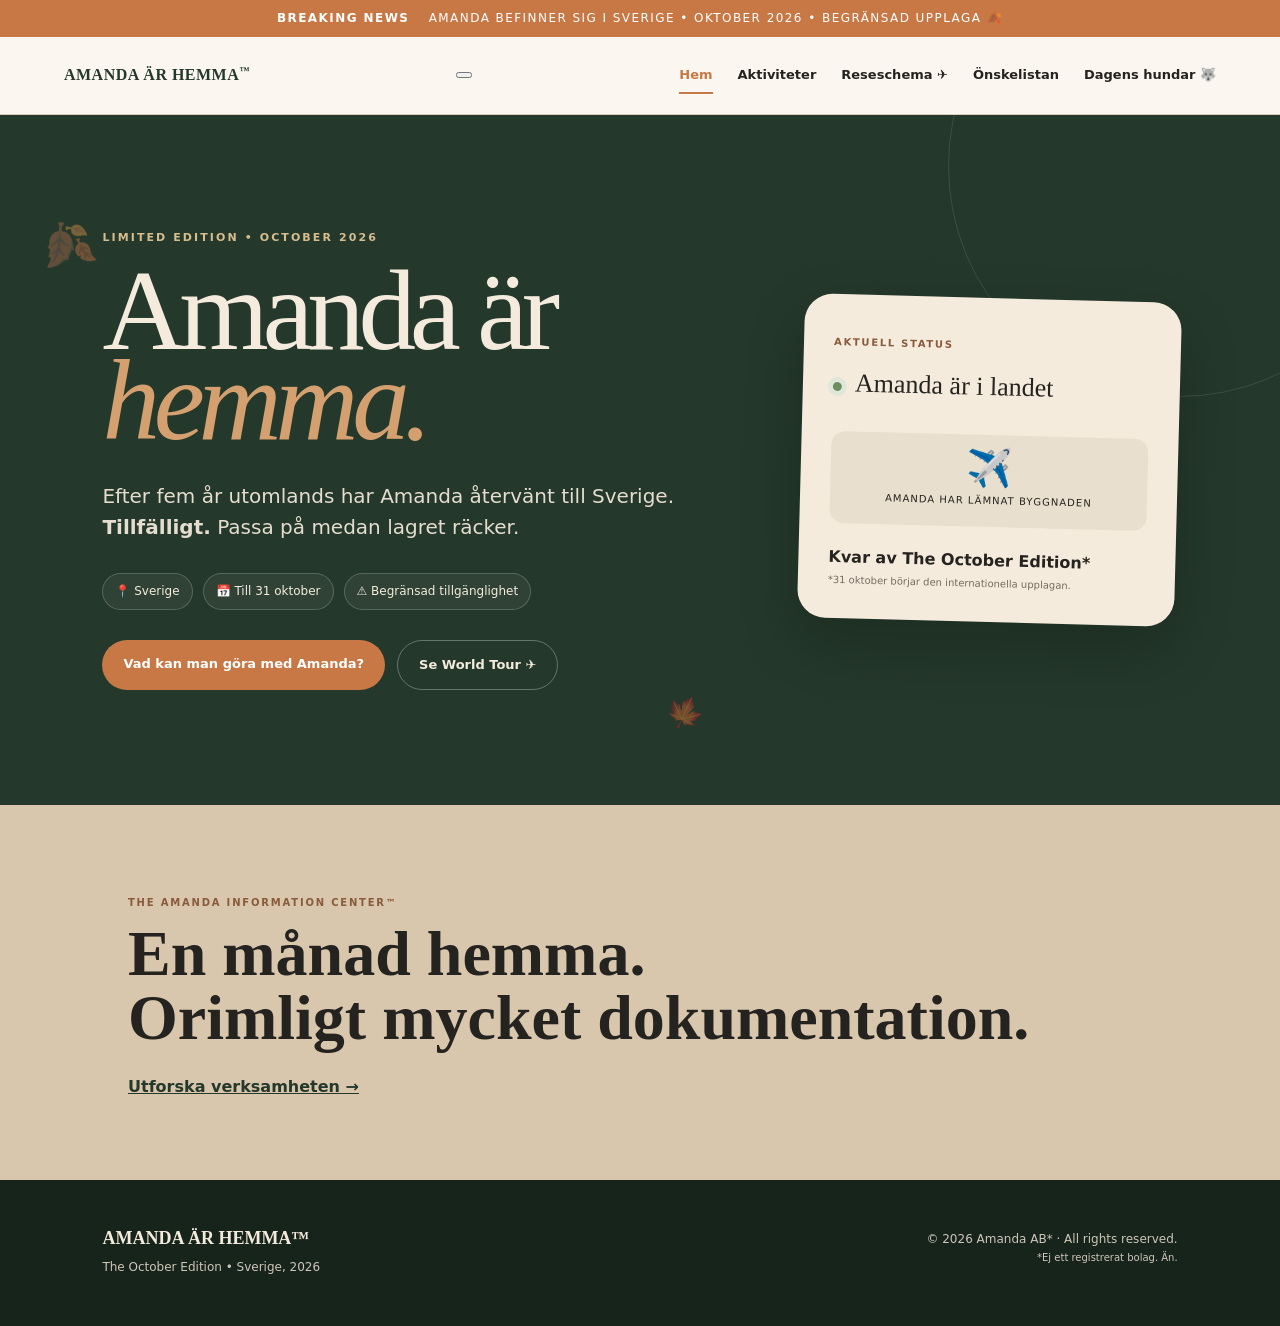
==== commit 0ae6127e: "Add mobile menu to index.html" ====
--- a/index.html
+++ b/index.html
@@ -1 +1 @@
-<!doctype html><html lang="sv"><head><meta charset="utf-8"><meta name="viewport" content="width=device-width,initial-scale=1"><meta name="theme-color" content="#24382b"><title>The October Edition — Amanda är hemma™</title><link rel="stylesheet" href="style.css"></head><body class="page-hem"><div class="ticker"><span>BREAKING NEWS</span> Amanda befinner sig i Sverige • Oktober 2026 • Begränsad upplaga 🍂</div><header class="site-header"><a class="logo" href="index.html">AMANDA ÄR HEMMA<span>™</span></a><nav aria-label="Huvudmeny"><a href="index.html" class="active">Hem</a><a href="aktiviteter.html">Aktiviteter</a><a href="resa.html">Reseschema ✈️</a><a href="onskelista.html">Önskelistan</a><a href="hundar.html">Dagens hundar 🐺</a></nav></header><main><section class="hero"><div class="leaf leaf-one">🍂</div><div class="leaf leaf-two">🍁</div><div class="hero-copy"><p class="eyebrow">LIMITED EDITION • OCTOBER 2026</p><h1>Amanda är<br><em>hemma.</em></h1><p class="lead">Efter fem år utomlands har Amanda återvänt till Sverige. <strong>Tillfälligt.</strong> Passa på medan lagret räcker.</p><div class="badges"><span>📍 Sverige</span><span>📅 Till 31 oktober</span><span>⚠️ Begränsad tillgänglighet</span></div><div class="hero-actions"><a class="button primary" href="aktiviteter.html">Vad kan man göra med Amanda?</a><a class="button ghost" href="resa.html">Se World Tour ✈️</a></div></div><aside class="countdown-card"><p class="tiny">AKTUELL STATUS</p><div class="status"><i></i> Amanda är i landet</div><div class="countdown" id="countdown"><div><strong id="days">--</strong><span>dagar</span></div><div><strong id="hours">--</strong><span>timmar</span></div><div><strong id="minutes">--</strong><span>min</span></div></div><p class="fineprint">Kvar av The October Edition*</p><p class="asterisk">*31 oktober börjar den internationella upplagan.</p></aside></section><section class="home-intro"><p>THE AMANDA INFORMATION CENTER™</p><h2>En månad hemma.<br>Orimligt mycket dokumentation.</h2><a href="aktiviteter.html">Utforska verksamheten →</a></section></main><footer><div><strong>AMANDA ÄR HEMMA™</strong><p>The October Edition • Sverige, 2026</p></div><p>© 2026 Amanda AB* · All rights reserved.<br><small>*Ej ett registrerat bolag. Än.</small></p></footer><script src="script.js"></script></body></html>+<!doctype html><html lang="sv"><head><meta charset="utf-8"><meta name="viewport" content="width=device-width,initial-scale=1"><meta name="theme-color" content="#24382b"><title>The October Edition — Amanda är hemma™</title><link rel="stylesheet" href="style.css?v=mobile-20260927"></head><body class="page-hem"><div class="ticker"><span>BREAKING NEWS</span> Amanda befinner sig i Sverige • Oktober 2026 • Begränsad upplaga 🍂</div><header class="site-header"><a class="logo" href="index.html">AMANDA ÄR HEMMA<span>™</span></a><button class="menu-toggle" type="button" aria-label="Öppna meny" aria-expanded="false"><span></span><span></span><span></span></button><nav aria-label="Huvudmeny"><a href="index.html" class="active">Hem</a><a href="aktiviteter.html">Aktiviteter</a><a href="resa.html">Reseschema ✈️</a><a href="onskelista.html">Önskelistan</a><a href="hundar.html">Dagens hundar 🐺</a></nav></header><main><section class="hero"><div class="leaf leaf-one">🍂</div><div class="leaf leaf-two">🍁</div><div class="hero-copy"><p class="eyebrow">LIMITED EDITION • OCTOBER 2026</p><h1>Amanda är<br><em>hemma.</em></h1><p class="lead">Efter fem år utomlands har Amanda återvänt till Sverige. <strong>Tillfälligt.</strong> Passa på medan lagret räcker.</p><div class="badges"><span>📍 Sverige</span><span>📅 Till 31 oktober</span><span>⚠️ Begränsad tillgänglighet</span></div><div class="hero-actions"><a class="button primary" href="aktiviteter.html">Vad kan man göra med Amanda?</a><a class="button ghost" href="resa.html">Se World Tour ✈️</a></div></div><aside class="countdown-card"><p class="tiny">AKTUELL STATUS</p><div class="status"><i></i> Amanda är i landet</div><div class="countdown" id="countdown"><div><strong id="days">--</strong><span>dagar</span></div><div><strong id="hours">--</strong><span>timmar</span></div><div><strong id="minutes">--</strong><span>min</span></div></div><p class="fineprint">Kvar av The October Edition*</p><p class="asterisk">*31 oktober börjar den internationella upplagan.</p></aside></section><section class="home-intro"><p>THE AMANDA INFORMATION CENTER™</p><h2>En månad hemma.<br>Orimligt mycket dokumentation.</h2><a href="aktiviteter.html">Utforska verksamheten →</a></section></main><footer><div><strong>AMANDA ÄR HEMMA™</strong><p>The October Edition • Sverige, 2026</p></div><p>© 2026 Amanda AB* · All rights reserved.<br><small>*Ej ett registrerat bolag. Än.</small></p></footer><script src="script.js"></script></body></html>
--- a/style.css
+++ b/style.css
@@ -9,3 +9,11 @@
 .dogs-cover{min-height:560px;background:#efe2cc;display:grid;grid-template-columns:1fr .7fr;align-items:center;padding:80px clamp(24px,9vw,145px)}.dogs-cover h1{color:var(--green)}.dogs-cover h1 em{color:var(--brown)}.dogs-cover>div>p:last-child{max-width:580px;font-size:18px;color:#6f6253}.dog-big{font-size:120px;text-align:center}.dog-report{display:grid;grid-template-columns:1fr 1fr;gap:70px;padding:80px clamp(24px,9vw,145px);background:var(--paper)}.report-photo{min-height:430px;border:1px dashed var(--brown);display:flex;flex-direction:column;align-items:center;justify-content:center;background:#f0e5d4}.report-photo span{font-size:9px;font-weight:900;letter-spacing:.16em;color:var(--brown)}.report-photo div{font-size:100px}.report-stats dl{border-top:1px solid var(--line)}.report-stats dl div{display:flex;justify-content:space-between;border-bottom:1px solid var(--line);padding:18px 0}.report-stats dd{font-weight:900}.home-intro{background:#d8c7ad;padding:80px clamp(24px,10vw,160px)}.home-intro>p{font-size:10px;font-weight:900;letter-spacing:.18em;color:var(--brown)}.home-intro h2{font-family:Georgia,serif;font-size:clamp(38px,5vw,68px);line-height:1;margin:12px 0 25px}.home-intro a{font-weight:900;color:var(--green)}
 @media(max-width:850px){.booking-ticket,.dogs-cover,.dog-report{grid-template-columns:1fr}.ticket-meta{border-left:0;border-top:2px dashed #cdbda8}.departure{position:static;margin-top:40px;max-width:400px}.timeline article{grid-template-columns:1fr;gap:8px}.dog-big{text-align:left}.page-hero,.travel-cover{min-height:480px}.page-hero h1,.travel-cover h1,.dogs-cover h1{font-size:72px}}
 @media(max-width:560px){.page-hero,.travel-cover,.dogs-cover{padding:65px 20px;min-height:420px}.page-hero h1,.travel-cover h1,.dogs-cover h1{font-size:57px}.journey,.booking-page,.catalog,.dog-report,.content-shell{padding:60px 20px}.journey-intro h2{font-size:42px}.timeline{margin-left:6px}.timeline article{padding-left:25px}.booking-ticket>div{padding:28px}.booking-ticket h2{font-size:37px}.dog-big{font-size:75px}}
+
+.activity-card{overflow:hidden}.activity-image{width:calc(100% + 54px);height:220px;object-fit:cover;display:block;margin:-27px -27px 22px;border-bottom:1px solid var(--line)}@media(max-width:560px){.activity-image{height:200px}}
+
+.travel-portrait{position:absolute;right:9vw;top:72px;width:min(22vw,280px);height:330px;border-radius:24px 24px 8px 8px;overflow:hidden;box-shadow:0 20px 40px rgba(0,0,0,.22);transform:rotate(1.2deg);border:1px solid rgba(255,255,255,.18)}.travel-portrait img{width:100%;height:100%;object-fit:cover;display:block}.page-resa .departure{z-index:2;background:rgba(36,56,43,.9);backdrop-filter:blur(8px);box-shadow:0 14px 35px rgba(0,0,0,.2);right:auto;left:58%;bottom:62px}@media(max-width:1050px){.travel-portrait{width:230px;height:280px;top:72px;right:24px}.page-resa .departure{left:52%;right:auto}}@media(max-width:850px){.travel-portrait{position:relative;right:auto;top:auto;width:min(65%,280px);height:330px;margin:34px 0 16px;transform:none}.page-resa .departure{position:relative;right:auto;bottom:auto;margin-top:0}}@media(max-width:560px){.travel-portrait{width:210px;height:255px;border-radius:20px}}
+
+.dog-photo-card{padding:16px;display:block;text-align:left}.dog-photo-card span{display:block;margin:2px 4px 12px}.dog-photo-card img{width:100%;height:380px;object-fit:cover;border-radius:18px;display:block}.dog-photo-card p{margin:12px 4px 2px;font-family:Georgia,serif;font-size:24px;color:var(--green)}@media(max-width:560px){.dog-photo-card img{height:320px}}
+
+.wish-hero{display:grid;grid-template-columns:minmax(0,1fr) minmax(280px,.72fr);gap:70px;align-items:center}.wish-copy>p:last-child{max-width:650px;font-size:19px;color:#eee5ef}.wish-portrait{justify-self:end;width:min(30vw,390px);aspect-ratio:1/1;border-radius:28px;overflow:hidden;box-shadow:0 28px 60px rgba(49,34,53,.28);border:1px solid rgba(255,255,255,.18);transform:rotate(1deg)}.wish-portrait img{width:100%;height:100%;object-fit:cover;display:block}@media(max-width:850px){.wish-hero{grid-template-columns:1fr;gap:35px}.wish-portrait{justify-self:start;width:min(70vw,360px);transform:none}}@media(max-width:560px){.wish-portrait{width:min(82vw,320px);border-radius:22px}}
